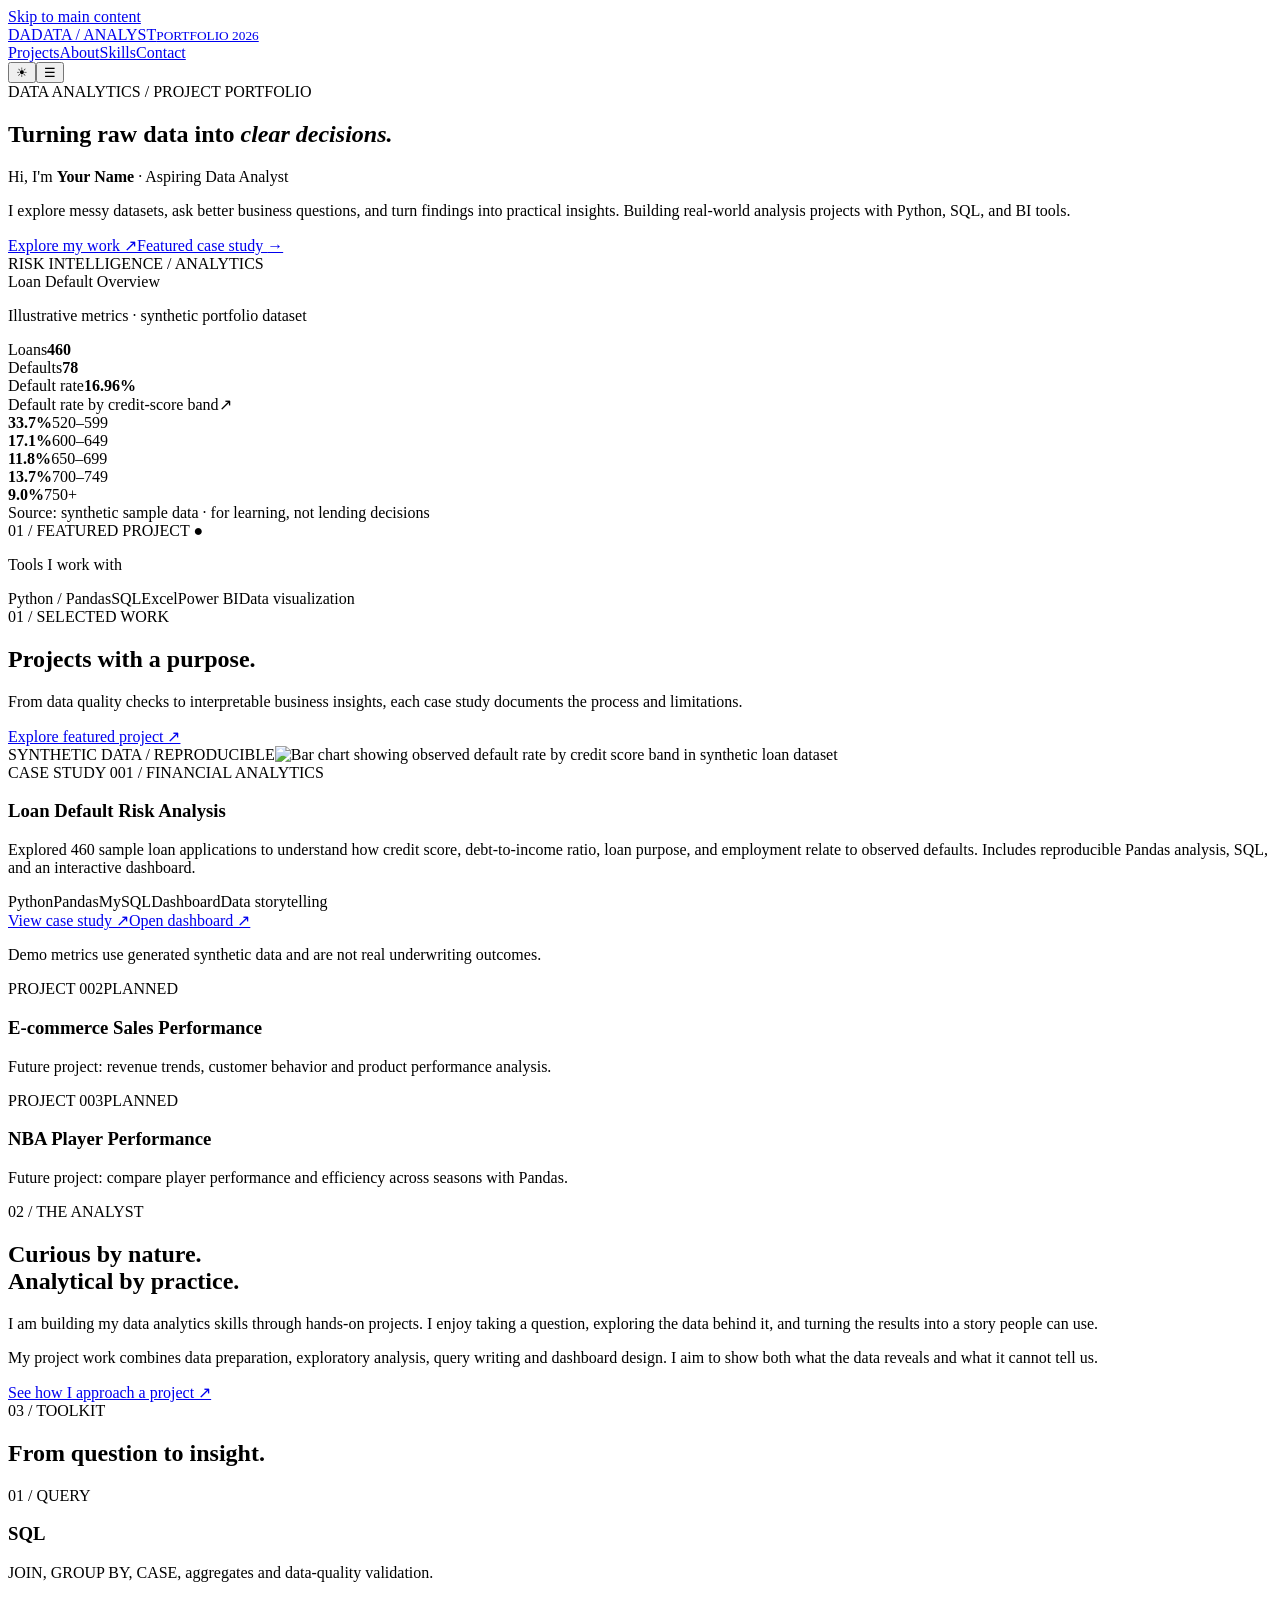
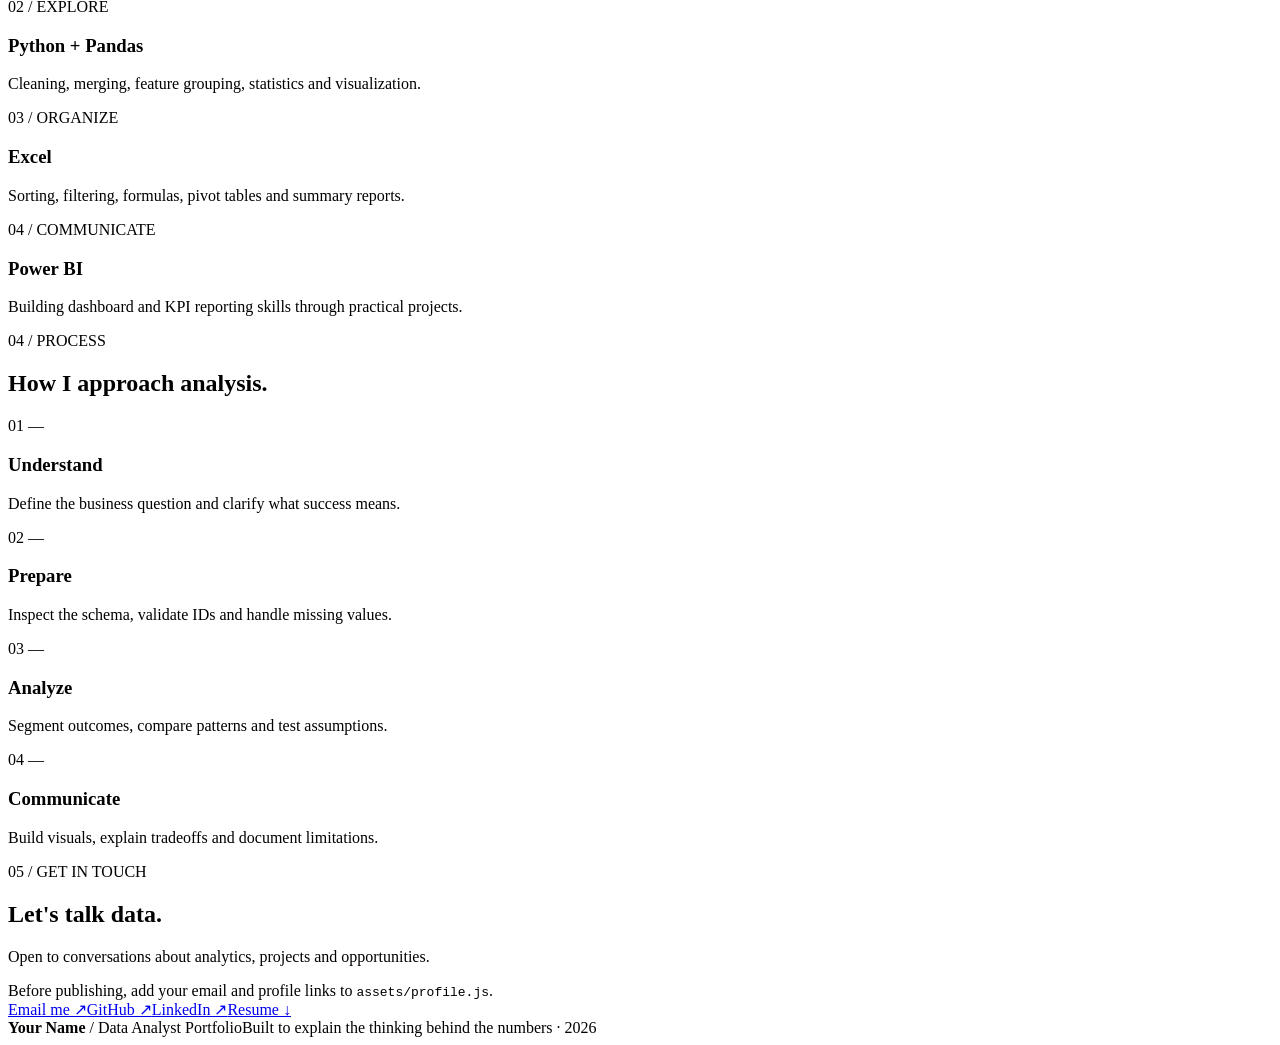
==== index.html @ 7f4df886 "Add files via upload" ====
<!DOCTYPE html>
<html lang="en"><head><meta charset="UTF-8"><meta name="viewport" content="width=device-width, initial-scale=1"><meta name="theme-color" content="#0c1117"><meta name="description" content="An aspiring data analyst's portfolio featuring Python, SQL and interactive data case studies."><title>Data Analyst Portfolio | Projects & Case Studies</title><link rel="icon" href="favicon.svg" type="image/svg+xml"><link rel="stylesheet" href="assets/styles.css"><script defer src="assets/profile.js"></script><script defer src="assets/main.js"></script></head>
<body><a class="skip-link" href="#main">Skip to main content</a>
<header class="site-header"><div class="container nav"><a href="index.html" class="logo" aria-label="Portfolio homepage"><span class="logo-square" data-profile="initials">DA</span><span>DATA / ANALYST<small>PORTFOLIO 2026</small></span></a><nav class="nav-links" data-nav-links aria-label="Main navigation"><a href="#work">Projects</a><a href="#about">About</a><a href="#skills">Skills</a><a href="#contact">Contact</a></nav><div class="nav-actions"><button type="button" data-theme-toggle class="icon-button" aria-label="Switch to light mode">☀</button><button class="icon-button mobile-menu" data-mobile-menu aria-expanded="false" aria-label="Toggle navigation">☰</button></div></div></header>
<main id="main"><div class="container"><section class="hero"><div class="hero-copy"><div class="eyebrow">DATA ANALYTICS / PROJECT PORTFOLIO</div><h1>Turning raw data into <em>clear decisions.</em></h1><div class="hero-person">Hi, I'm <strong data-profile="name">Your Name</strong> <span data-profile="location"></span> · <span data-profile="role">Aspiring Data Analyst</span></div><p>I explore messy datasets, ask better business questions, and turn findings into practical insights. Building real-world analysis projects with Python, SQL, and BI tools.</p><div class="hero-cta"><a href="#work" class="btn">Explore my work <span class="arrow" aria-hidden="true">↗</span></a><a href="projects/loan-default-risk.html" class="btn secondary">Featured case study <span class="arrow" aria-hidden="true">→</span></a></div></div><div class="hero-graphic"><div class="dashboard-ui" role="img" aria-label="Illustrative loan risk data dashboard showing 460 sample loans, 78 defaults and 16.96% default rate"><div class="dash-top"><span>RISK INTELLIGENCE / ANALYTICS</span><span class="dash-icon"><i></i><i></i><i></i></span></div><div class="dash-title">Loan Default Overview</div><p class="dash-sub">Illustrative metrics · synthetic portfolio dataset</p><div class="dash-stats"><div class="dash-stat"><span>Loans</span><strong>460</strong></div><div class="dash-stat"><span>Defaults</span><strong>78</strong></div><div class="dash-stat"><span>Default rate</span><strong class="highlight">16.96%</strong></div></div><div class="dash-plot-head"><span>Default rate by credit-score band</span><span>↗</span></div><div class="fake-chart"><div class="chart-col"><strong>33.7%</strong><b style="height:88%"></b><span>520–599</span></div><div class="chart-col"><strong>17.1%</strong><b style="height:45%"></b><span>600–649</span></div><div class="chart-col"><strong>11.8%</strong><b style="height:31%"></b><span>650–699</span></div><div class="chart-col"><strong>13.7%</strong><b style="height:36%"></b><span>700–749</span></div><div class="chart-col"><strong>9.0%</strong><b style="height:24%"></b><span>750+</span></div></div><div class="dash-footnote">Source: synthetic sample data · for learning, not lending decisions</div></div><div class="float-note">01 / FEATURED PROJECT <b>●</b></div></div></section>
<div class="tech-row"><p>Tools I work with</p><span class="tech-pill">Python / Pandas</span><span class="tech-pill">SQL</span><span class="tech-pill">Excel</span><span class="tech-pill">Power BI</span><span class="tech-pill">Data visualization</span></div>
<section id="work" class="section"><div class="section-header"><div><div class="kicker">01 / SELECTED WORK</div><h2>Projects with a purpose.</h2><p class="section-lede">From data quality checks to interpretable business insights, each case study documents the process and limitations.</p></div><a href="projects/loan-default-risk.html" class="text-link">Explore featured project ↗</a></div><article class="project-feature"><div class="project-image"><span class="data-tag">SYNTHETIC DATA / REPRODUCIBLE</span><img src="assets/images/credit_by_score.png" alt="Bar chart showing observed default rate by credit score band in synthetic loan dataset" loading="lazy"></div><div class="project-info"><div class="project-num">CASE STUDY 001 / FINANCIAL ANALYTICS</div><h3>Loan Default Risk Analysis</h3><p>Explored 460 sample loan applications to understand how credit score, debt-to-income ratio, loan purpose, and employment relate to observed defaults. Includes reproducible Pandas analysis, SQL, and an interactive dashboard.</p><div class="tags"><span>Python</span><span>Pandas</span><span>MySQL</span><span>Dashboard</span><span>Data storytelling</span></div><div class="project-cta"><a href="projects/loan-default-risk.html" class="btn">View case study ↗</a><a href="demos/loan-default-dashboard.html" class="btn secondary" target="_blank" rel="noopener">Open dashboard ↗</a></div><p class="note">Demo metrics use generated synthetic data and are not real underwriting outcomes.</p></div></article><div class="bottom-two"><div class="preview-card"><div class="preview-top"><span>PROJECT 002</span><span class="status">PLANNED</span></div><h3>E-commerce Sales Performance</h3><p>Future project: revenue trends, customer behavior and product performance analysis.</p></div><div class="preview-card"><div class="preview-top"><span>PROJECT 003</span><span class="status">PLANNED</span></div><h3>NBA Player Performance</h3><p>Future project: compare player performance and efficiency across seasons with Pandas.</p></div></div></section>
<section id="about" class="section" style="border-top:1px solid var(--line)"><div class="about-grid"><div><div class="kicker">02 / THE ANALYST</div><h2>Curious by nature.<br>Analytical by practice.</h2></div><div class="about-text"><p>I am building my data analytics skills through hands-on projects. I enjoy taking a question, exploring the data behind it, and turning the results into a story people can use.</p><p>My project work combines data preparation, exploratory analysis, query writing and dashboard design. I aim to show both what the data reveals and what it cannot tell us.</p><a class="text-link" href="projects/loan-default-risk.html">See how I approach a project ↗</a></div></div></section>
<section id="skills" class="section compact" style="border-top:1px solid var(--line)"><div class="section-header"><div><div class="kicker">03 / TOOLKIT</div><h2>From question to insight.</h2></div></div><div class="skills-grid"><div class="skill"><span class="index">01 / QUERY</span><h3>SQL</h3><p>JOIN, GROUP BY, CASE, aggregates and data-quality validation.</p></div><div class="skill"><span class="index">02 / EXPLORE</span><h3>Python + Pandas</h3><p>Cleaning, merging, feature grouping, statistics and visualization.</p></div><div class="skill"><span class="index">03 / ORGANIZE</span><h3>Excel</h3><p>Sorting, filtering, formulas, pivot tables and summary reports.</p></div><div class="skill"><span class="index">04 / COMMUNICATE</span><h3>Power BI</h3><p>Building dashboard and KPI reporting skills through practical projects.</p></div></div></section>
<section class="section compact"><div class="section-header"><div><div class="kicker">04 / PROCESS</div><h2>How I approach analysis.</h2></div></div><div class="process-grid"><div class="process"><span class="number">01 —</span><h3>Understand</h3><p>Define the business question and clarify what success means.</p></div><div class="process"><span class="number">02 —</span><h3>Prepare</h3><p>Inspect the schema, validate IDs and handle missing values.</p></div><div class="process"><span class="number">03 —</span><h3>Analyze</h3><p>Segment outcomes, compare patterns and test assumptions.</p></div><div class="process"><span class="number">04 —</span><h3>Communicate</h3><p>Build visuals, explain tradeoffs and document limitations.</p></div></div></section>
<section id="contact" class="section"><div class="contact-box"><div><div class="kicker">05 / GET IN TOUCH</div><h2>Let's talk data.</h2><p>Open to conversations about analytics, projects and opportunities.</p><div class="profile-hint" data-contact-hint>Before publishing, add your email and profile links to <code>assets/profile.js</code>.</div></div><div class="contact-links"><a class="btn" data-link="email" href="#">Email me ↗</a><a class="btn secondary" data-link="github" href="#" target="_blank" rel="noopener">GitHub ↗</a><a class="btn secondary" data-link="linkedin" href="#" target="_blank" rel="noopener">LinkedIn ↗</a><a class="btn secondary" data-link="resume" href="#">Resume ↓</a></div></div></section></div></main>
<footer><div class="container footer-row"><span><b data-profile="name">Your Name</b> / Data Analyst Portfolio</span><span>Built to explain the thinking behind the numbers · <span data-year>2026</span></span></div></footer></body></html>
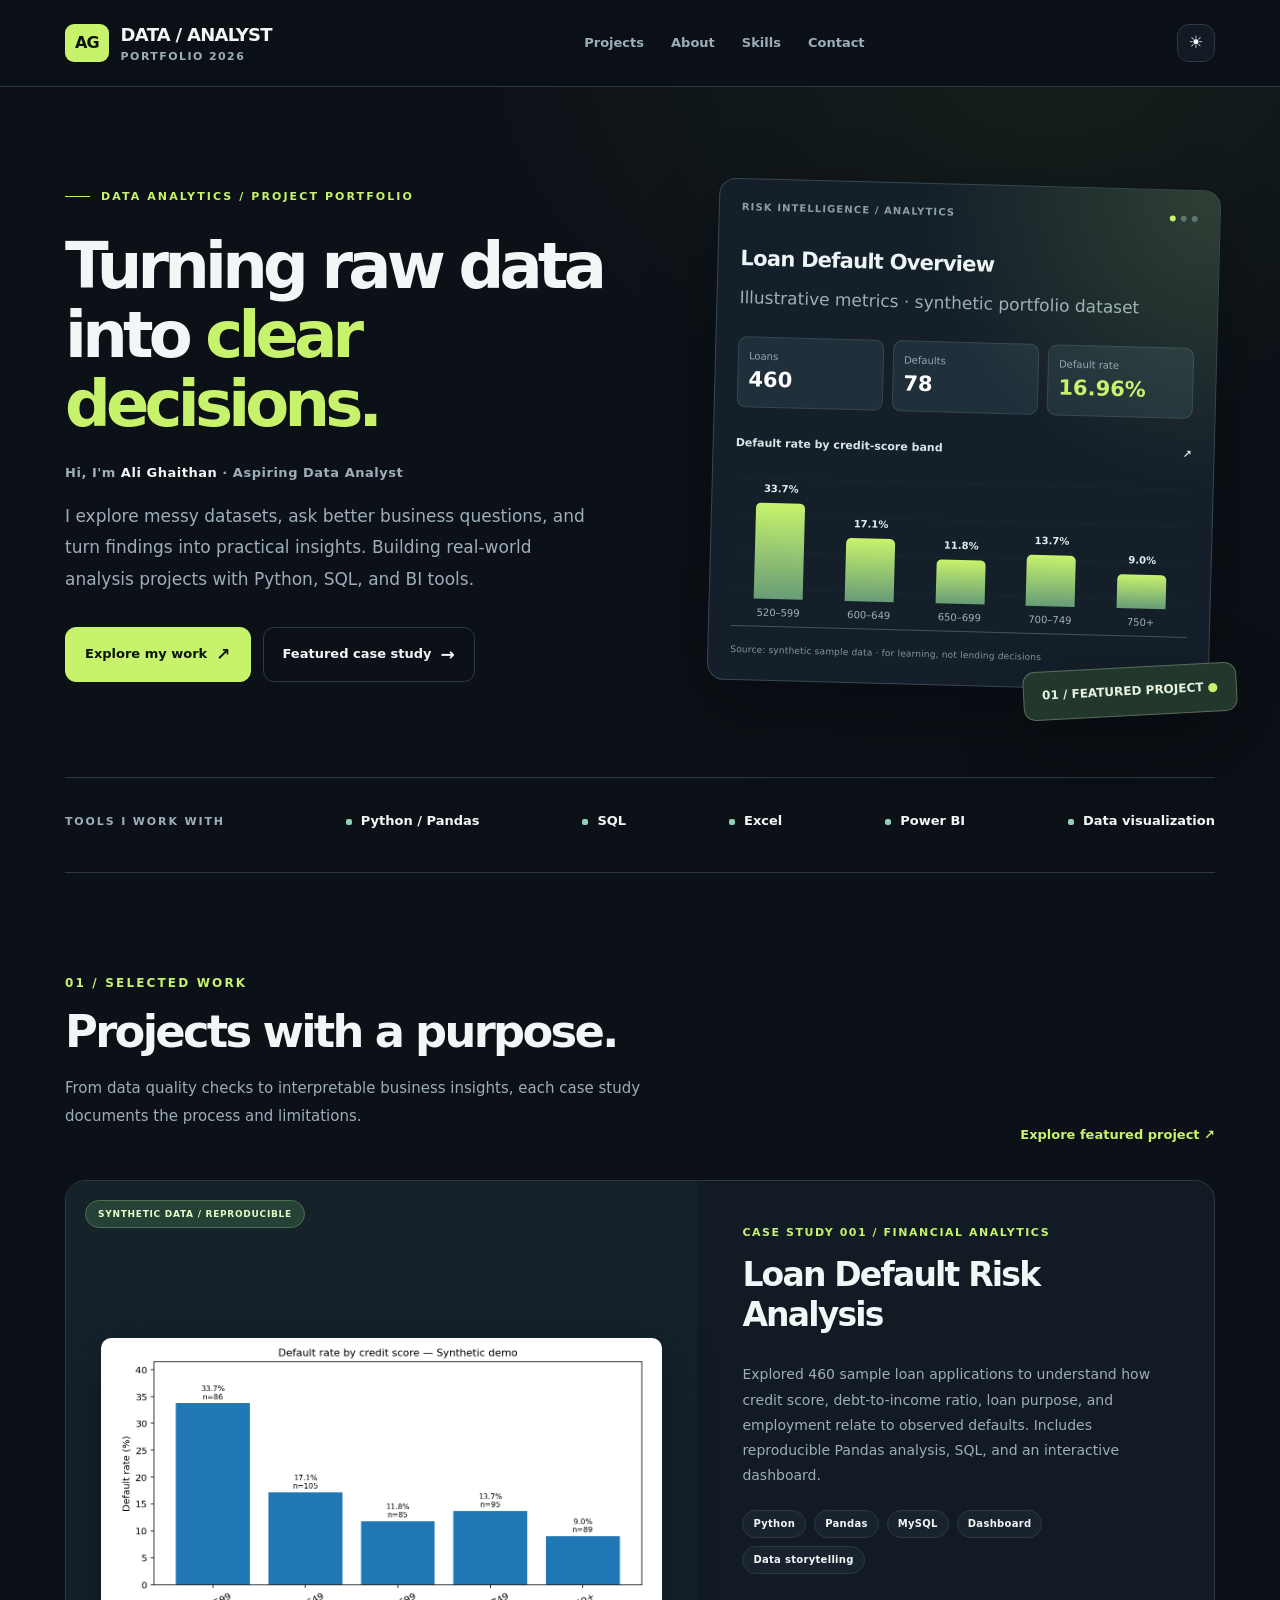
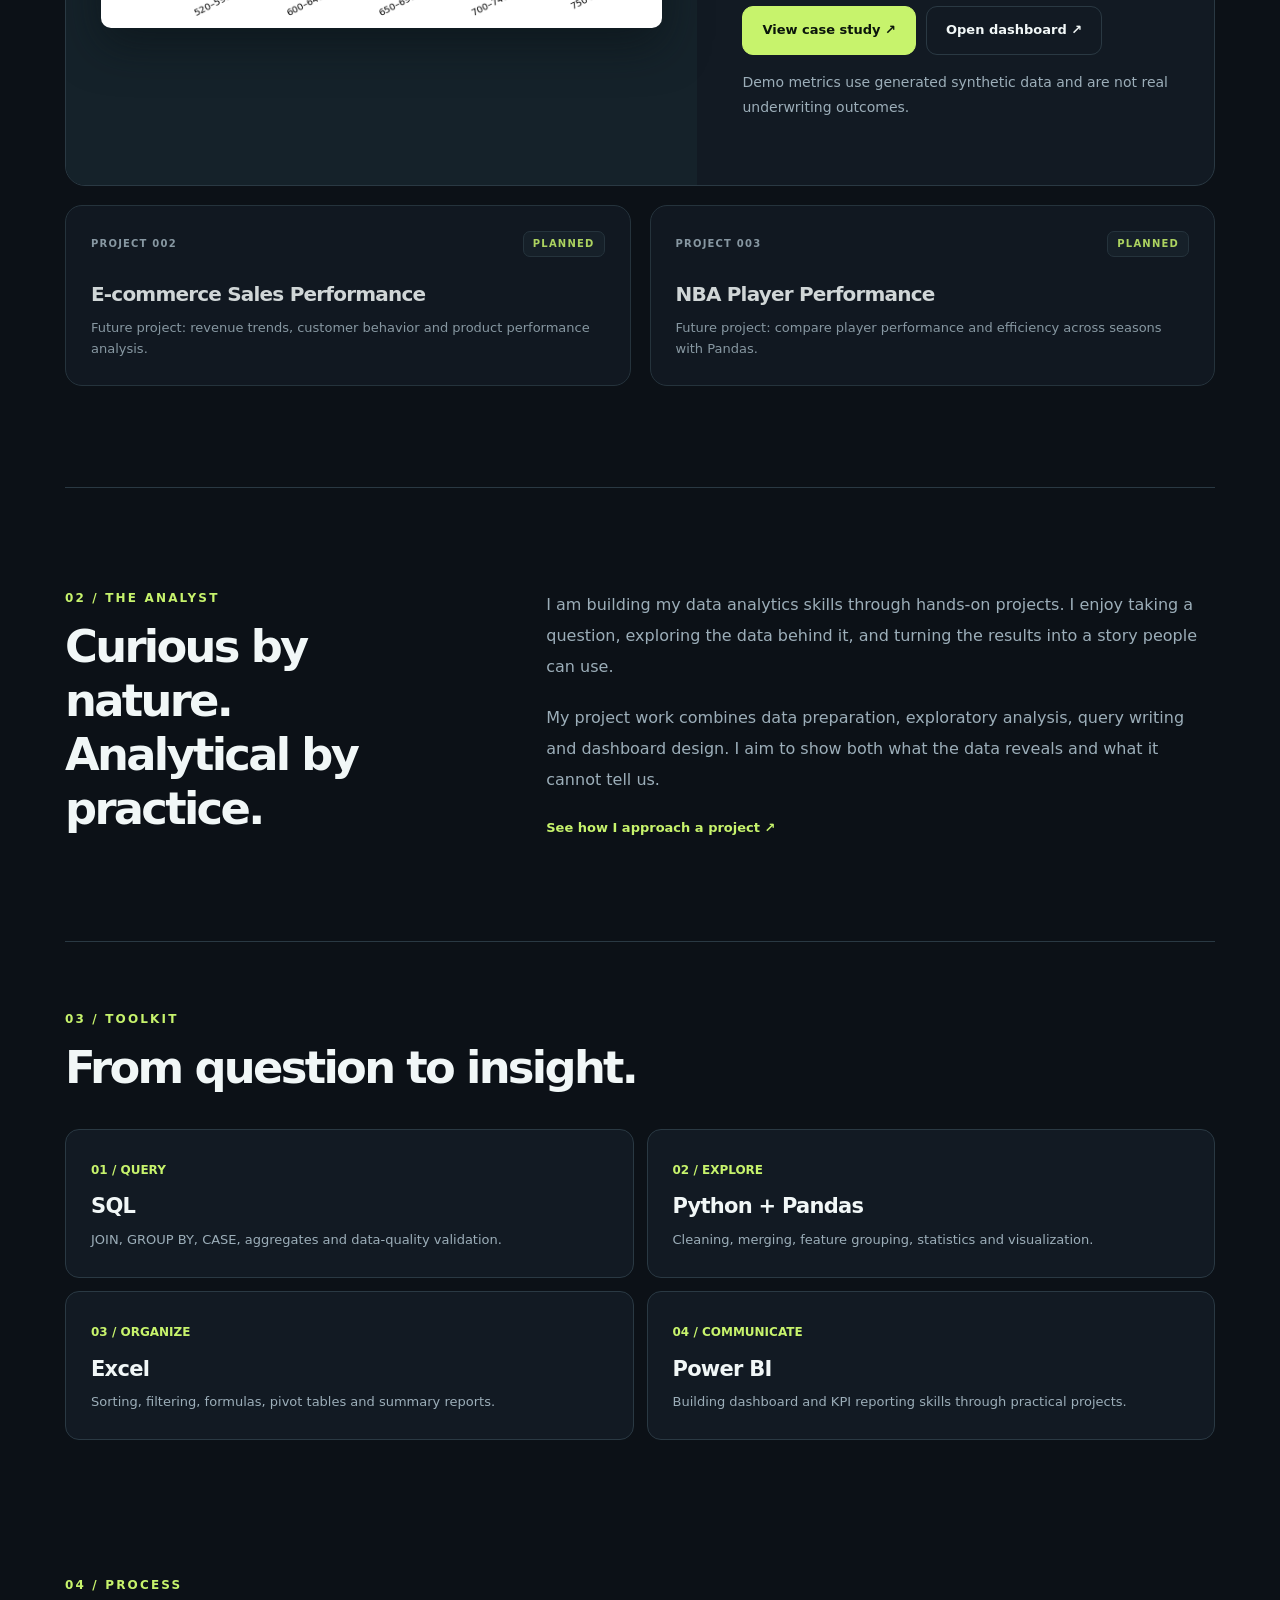
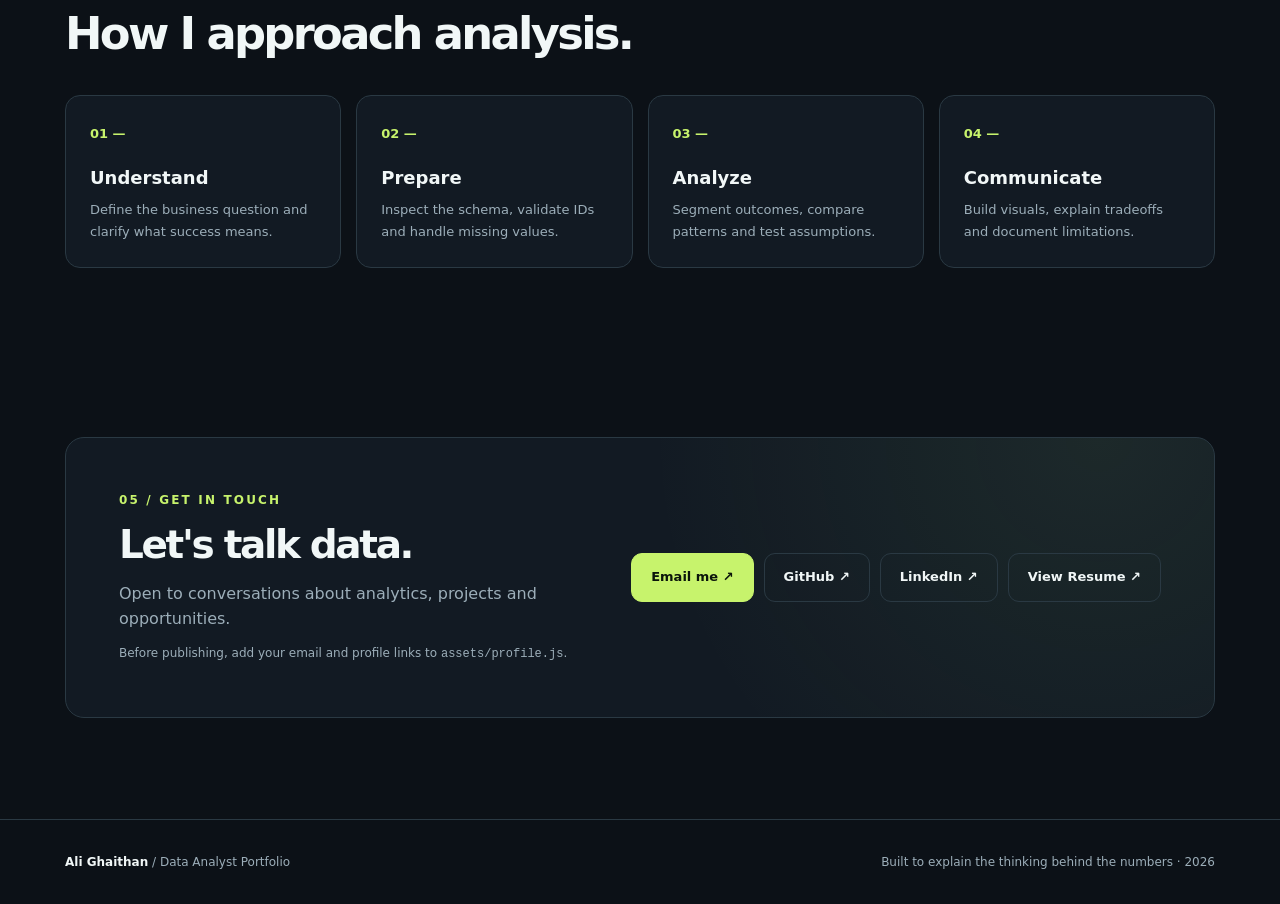
==== commit eb7cf61f: "Make resume link open uploaded PDF directly without JavaScript" ====
--- a/index.html
+++ b/index.html
@@ -8,5 +8,5 @@
 <section id="about" class="section" style="border-top:1px solid var(--line)"><div class="about-grid"><div><div class="kicker">02 / THE ANALYST</div><h2>Curious by nature.<br>Analytical by practice.</h2></div><div class="about-text"><p>I am building my data analytics skills through hands-on projects. I enjoy taking a question, exploring the data behind it, and turning the results into a story people can use.</p><p>My project work combines data preparation, exploratory analysis, query writing and dashboard design. I aim to show both what the data reveals and what it cannot tell us.</p><a class="text-link" href="projects/loan-default-risk.html">See how I approach a project ↗</a></div></div></section>
 <section id="skills" class="section compact" style="border-top:1px solid var(--line)"><div class="section-header"><div><div class="kicker">03 / TOOLKIT</div><h2>From question to insight.</h2></div></div><div class="skills-grid"><div class="skill"><span class="index">01 / QUERY</span><h3>SQL</h3><p>JOIN, GROUP BY, CASE, aggregates and data-quality validation.</p></div><div class="skill"><span class="index">02 / EXPLORE</span><h3>Python + Pandas</h3><p>Cleaning, merging, feature grouping, statistics and visualization.</p></div><div class="skill"><span class="index">03 / ORGANIZE</span><h3>Excel</h3><p>Sorting, filtering, formulas, pivot tables and summary reports.</p></div><div class="skill"><span class="index">04 / COMMUNICATE</span><h3>Power BI</h3><p>Building dashboard and KPI reporting skills through practical projects.</p></div></div></section>
 <section class="section compact"><div class="section-header"><div><div class="kicker">04 / PROCESS</div><h2>How I approach analysis.</h2></div></div><div class="process-grid"><div class="process"><span class="number">01 —</span><h3>Understand</h3><p>Define the business question and clarify what success means.</p></div><div class="process"><span class="number">02 —</span><h3>Prepare</h3><p>Inspect the schema, validate IDs and handle missing values.</p></div><div class="process"><span class="number">03 —</span><h3>Analyze</h3><p>Segment outcomes, compare patterns and test assumptions.</p></div><div class="process"><span class="number">04 —</span><h3>Communicate</h3><p>Build visuals, explain tradeoffs and document limitations.</p></div></div></section>
-<section id="contact" class="section"><div class="contact-box"><div><div class="kicker">05 / GET IN TOUCH</div><h2>Let's talk data.</h2><p>Open to conversations about analytics, projects and opportunities.</p><div class="profile-hint" data-contact-hint>Before publishing, add your email and profile links to <code>assets/profile.js</code>.</div></div><div class="contact-links"><a class="btn" data-link="email" href="#">Email me ↗</a><a class="btn secondary" data-link="github" href="#" target="_blank" rel="noopener">GitHub ↗</a><a class="btn secondary" data-link="linkedin" href="#" target="_blank" rel="noopener">LinkedIn ↗</a><a class="btn secondary" data-link="resume" href="#">Resume ↓</a></div></div></section></div></main>
+<section id="contact" class="section"><div class="contact-box"><div><div class="kicker">05 / GET IN TOUCH</div><h2>Let's talk data.</h2><p>Open to conversations about analytics, projects and opportunities.</p><div class="profile-hint" data-contact-hint>Before publishing, add your email and profile links to <code>assets/profile.js</code>.</div></div><div class="contact-links"><a class="btn" data-link="email" href="#">Email me ↗</a><a class="btn secondary" data-link="github" href="#" target="_blank" rel="noopener">GitHub ↗</a><a class="btn secondary" data-link="linkedin" href="#" target="_blank" rel="noopener">LinkedIn ↗</a><a class="btn secondary" href="assets/Ali_Ghaithan_Data_Analyst_CV.pdf" target="_blank" rel="noopener">View Resume ↗</a></div></div></section></div></main>
 <footer><div class="container footer-row"><span><b data-profile="name">Your Name</b> / Data Analyst Portfolio</span><span>Built to explain the thinking behind the numbers · <span data-year>2026</span></span></div></footer></body></html>
--- a/assets/styles.css
+++ b/assets/styles.css
@@ -0,0 +1,16 @@
+:root{--bg:#0c1117;--surface:#121a23;--surface-2:#18232d;--line:#2a3943;--text:#f1f7f7;--muted:#9caeb9;--accent:#c7f36c;--accent-2:#90cfb7;--dark:#101912;--shadow:0 24px 70px #01050848;color-scheme:dark;font-family:Inter,ui-sans-serif,system-ui,-apple-system,BlinkMacSystemFont,'Segoe UI',sans-serif}
+:root[data-theme="light"]{--bg:#f8faf7;--surface:#fff;--surface-2:#eaf1ed;--line:#d6e0db;--text:#13212b;--muted:#526573;--accent:#5a8720;--accent-2:#317b71;--dark:#fff;--shadow:0 20px 60px #455e5b20;color-scheme:light}
+*{box-sizing:border-box}html{scroll-behavior:smooth}body{margin:0;background:var(--bg);color:var(--text);font-size:16px;line-height:1.6}body:before{content:'';position:absolute;z-index:-1;top:0;left:0;right:0;height:720px;background:radial-gradient(ellipse 60% 70% at 82% 8%,#567c3f20,transparent 74%);pointer-events:none}a{color:inherit;text-decoration:none}button{font:inherit}img{display:block;max-width:100%}::selection{background:var(--accent);color:var(--bg)}.container{width:min(1150px,calc(100% - 64px));margin:auto}.sr-only{position:absolute;width:1px;height:1px;padding:0;margin:-1px;overflow:hidden;clip:rect(0,0,0,0);white-space:nowrap;border:0}.skip-link{position:absolute;left:18px;top:-100px;background:var(--accent);color:#111;padding:8px 12px;z-index:99}.skip-link:focus{top:10px}
+header.site-header{height:87px;border-bottom:1px solid var(--line);position:sticky;top:0;z-index:40;background:color-mix(in srgb,var(--bg) 91%,transparent);backdrop-filter:blur(16px)}.nav{height:100%;display:flex;justify-content:space-between;align-items:center;gap:20px}.logo{display:flex;align-items:center;gap:12px;font-weight:800;letter-spacing:-.04em;font-size:18px}.logo-square{background:var(--accent);color:#0b150b;padding:6px 10px;border-radius:9px;font-size:16px;letter-spacing:-.06em}.logo small{font-size:11px;color:var(--muted);font-weight:600;letter-spacing:.13em;display:block;margin-top:-2px}.nav-links{display:flex;align-items:center;gap:27px}.nav-links a{font-size:13px;font-weight:700;color:var(--muted)}.nav-links a:hover,.nav-links a.active{color:var(--text)}.nav-actions{display:flex;align-items:center;gap:10px}.icon-button{height:38px;min-width:38px;border:1px solid var(--line);background:var(--surface);color:var(--text);border-radius:12px;cursor:pointer;font-size:17px}.icon-button:hover{border-color:var(--accent)}.mobile-menu{display:none}
+.hero{padding:97px 0 91px;display:grid;grid-template-columns:1.07fr .93fr;gap:70px;align-items:center}.eyebrow{display:flex;align-items:center;gap:11px;font-size:11px;color:var(--accent);font-weight:800;letter-spacing:.19em;text-transform:uppercase}.eyebrow:before{content:'';height:1px;background:var(--accent);width:25px}.hero h1{font-size:clamp(44px,5vw,75px);line-height:1.08;letter-spacing:-.075em;margin:26px 0 24px;font-weight:800}.hero h1 em{color:var(--accent);font-style:normal}.hero p{max-width:540px;color:var(--muted);font-size:17px;line-height:1.85}.hero-person{font-size:13px;letter-spacing:.04em;color:var(--muted);font-weight:700}.hero-person strong{color:var(--text)}.hero-cta{display:flex;gap:12px;flex-wrap:wrap;margin-top:32px}.btn{display:inline-flex;justify-content:center;align-items:center;gap:9px;background:var(--accent);color:#0b150b;border:1px solid var(--accent);border-radius:11px;padding:13px 19px;font-size:13px;font-weight:800;min-height:46px;transition:transform .2s ease,background .2s ease}.btn:hover{transform:translateY(-2px)}.btn.secondary{background:transparent;color:var(--text);border-color:var(--line)}.btn.secondary:hover{border-color:var(--accent)}.btn.small{padding:10px 14px;min-height:38px}.arrow{font-size:17px}.hero-graphic{position:relative}.dashboard-ui{border:1px solid #364853;background:#141f29;border-radius:17px;box-shadow:var(--shadow);padding:20px 22px 23px;transform:rotate(1.5deg);position:relative;overflow:hidden}.dashboard-ui:before{position:absolute;inset:0;content:'';background:radial-gradient(circle at 100% 0%,#cefc7526,transparent 42%);pointer-events:none}.dash-top{display:flex;align-items:center;justify-content:space-between;font-size:10px;font-weight:700;letter-spacing:.11em;color:#8a9eaa}.dash-icon{display:flex;gap:5px}.dash-icon i{display:block;width:6px;height:6px;border-radius:50%;background:#496271}.dash-icon i:first-child{background:#c7f36c}.dash-title{font-size:21px;letter-spacing:-.035em;line-height:1.15;color:#ecf5f5;margin:31px 0 12px;font-weight:800}.dash-sub{font-size:11px;color:#94a9b5;margin:0 0 22px}.dash-stats{display:grid;grid-template-columns:repeat(3,1fr);gap:9px;margin-bottom:27px}.dash-stat{background:#20303b;border:1px solid #354652;border-radius:9px;padding:11px 10px}.dash-stat span{display:block;color:#91a7b4;font-size:10px}.dash-stat strong{display:block;font-size:21px;color:#fff;line-height:1.5}.dash-stat strong.highlight{color:#c7f36c}.dash-plot-head{display:flex;justify-content:space-between;align-items:center;color:#d9e4e7;font-size:11px;font-weight:700;margin-bottom:12px}.fake-chart{display:grid;grid-template-columns:repeat(5,1fr);align-items:end;gap:13px;height:162px;padding:16px 8px 5px;border-bottom:1px solid #41555e;background:repeating-linear-gradient(to top,transparent,transparent 35px,#283a4522 36px,#283a4522 37px)}.chart-col{height:100%;display:flex;flex-direction:column;align-items:center;justify-content:end;gap:6px;color:#9fb1bd;font-size:10px}.chart-col strong{font-size:10px;color:#e2eeee}.chart-col b{width:70%;min-width:25px;max-width:49px;border-radius:5px 5px 0 0;background:linear-gradient(0deg,#679c77,#c7f36c);display:block}.dash-footnote{margin:16px 0 0;color:#8297a4;font-size:9px;letter-spacing:.02em}.float-note{position:absolute;right:-22px;bottom:-30px;padding:14px 18px;border:1px solid #586d5b;background:#23382d;color:#e5f2df;border-radius:12px;font-size:12px;font-weight:700;box-shadow:var(--shadow);transform:rotate(-3deg)}.float-note b{color:#c7f36c}
+.tech-row{padding:24px 0 30px;border-block:1px solid var(--line);display:flex;align-items:center;justify-content:space-between;gap:12px;flex-wrap:wrap}.tech-row p{font-size:11px;text-transform:uppercase;letter-spacing:.17em;font-weight:800;color:var(--muted);margin-right:18px}.tech-pill{font-size:13px;color:var(--text);font-weight:750;display:flex;align-items:center;gap:9px}.tech-pill:before{content:'';width:6px;height:6px;background:var(--accent-2);border-radius:2px}
+section.section{padding:101px 0}section.section.compact{padding:68px 0}.section-header{display:flex;align-items:end;justify-content:space-between;gap:20px;margin-bottom:34px}.kicker{font-size:12px;color:var(--accent);font-weight:800;letter-spacing:.18em;text-transform:uppercase;margin:0 0 12px}.section h2{font-size:clamp(31px,3.5vw,46px);line-height:1.2;letter-spacing:-.06em;margin:0}.section-lede{color:var(--muted);max-width:590px;font-size:15px;line-height:1.9}.text-link{color:var(--accent);font-size:13px;font-weight:800}.text-link:hover{text-decoration:underline}
+.project-feature{display:grid;grid-template-columns:1.1fr .9fr;gap:0;overflow:hidden;background:var(--surface);border:1px solid var(--line);border-radius:20px}.project-image{background:#15222a;display:flex;justify-content:center;align-items:center;padding:35px;position:relative;min-height:370px}.project-image img{border-radius:10px;box-shadow:0 16px 45px #09111690;width:100%;height:290px;object-fit:contain;background:#fff}.data-tag{position:absolute;top:19px;left:19px;border-radius:50px;background:#264236;color:#e1ffc6;border:1px solid #487051;padding:6px 12px;font-weight:800;letter-spacing:.08em;font-size:9px}.project-info{padding:43px 45px;display:flex;flex-direction:column;justify-content:center}.project-num{color:var(--accent);letter-spacing:.14em;font-weight:800;font-size:11px}.project-info h3{font-size:33px;letter-spacing:-.055em;line-height:1.2;margin:14px 0}.project-info p{color:var(--muted);line-height:1.8;font-size:14px;margin-bottom:22px}.tags{display:flex;flex-wrap:wrap;gap:8px}.tags span{font-size:10px;letter-spacing:.03em;color:var(--text);border:1px solid var(--line);background:var(--surface-2);border-radius:50px;padding:5px 10px;font-weight:700}.project-cta{display:flex;gap:10px;flex-wrap:wrap;margin-top:32px}.note{font-size:12px;color:var(--muted);margin-top:15px}.bottom-two{margin-top:19px;display:grid;grid-template-columns:1fr 1fr;gap:19px}.preview-card{border:1px solid var(--line);border-radius:17px;background:var(--surface);padding:25px;opacity:.86}.preview-card .preview-top{display:flex;justify-content:space-between;align-items:center;font-size:10px;letter-spacing:.12em;color:var(--muted);font-weight:800}.preview-card h3{margin:21px 0 8px;font-size:20px;letter-spacing:-.04em}.preview-card p{color:var(--muted);font-size:13px;margin:0}.status{color:var(--accent);background:var(--surface-2);border:1px solid var(--line);padding:4px 9px;border-radius:7px}
+.about-grid{display:grid;grid-template-columns:.75fr 1.25fr;gap:80px}.about-text p{color:var(--muted);font-size:16px;line-height:1.95;margin:0 0 19px}.skills-grid{display:grid;grid-template-columns:repeat(2,minmax(0,1fr));gap:13px}.skill{padding:26px 25px;border:1px solid var(--line);background:var(--surface);border-radius:14px}.skill .index{color:var(--accent);font-size:12px;font-weight:800}.skill h3{font-size:21px;margin:9px 0 5px;letter-spacing:-.035em}.skill p{color:var(--muted);font-size:13px;line-height:1.7;margin:0}
+.process-grid{display:grid;grid-template-columns:repeat(4,1fr);gap:15px}.process{background:var(--surface);border:1px solid var(--line);border-radius:15px;padding:24px}.process .number{font-size:13px;color:var(--accent);font-weight:800}.process h3{font-size:18px;margin:18px 0 6px}.process p{font-size:13px;color:var(--muted);line-height:1.7;margin:0}
+.contact-box{border-radius:19px;border:1px solid var(--line);padding:53px;background:radial-gradient(circle at 90% 0%,#96da7e14,transparent 42%),var(--surface);display:grid;grid-template-columns:1fr auto;gap:30px;align-items:center}.contact-box h2{font-size:39px;margin:0 0 12px;letter-spacing:-.06em}.contact-box p{color:var(--muted);margin:0}.contact-links{display:flex;gap:10px;flex-wrap:wrap}.profile-hint{color:var(--muted);font-size:12px;margin-top:12px}footer{border-top:1px solid var(--line);padding:33px 0;color:var(--muted);font-size:12px}.footer-row{display:flex;justify-content:space-between;align-items:center;gap:15px}.footer-row b{color:var(--text)}
+/* Case study */
+.case-hero{padding:86px 0 58px;max-width:860px}.back-link{color:var(--muted);font-size:13px;font-weight:700}.back-link:hover{color:var(--accent)}.case-hero h1{font-size:clamp(44px,6vw,74px);line-height:1.05;letter-spacing:-.075em;margin:21px 0 23px}.case-hero p{font-size:17px;color:var(--muted);line-height:1.85}.case-stats{display:grid;grid-template-columns:repeat(4,1fr);gap:12px;margin:24px 0 19px}.case-stat{background:var(--surface);border:1px solid var(--line);border-radius:14px;padding:25px 20px}.case-stat strong{font-size:34px;font-weight:800;letter-spacing:-.065em;display:block;line-height:1.2;color:var(--accent)}.case-stat span{display:block;color:var(--muted);font-size:12px;margin-top:10px}.disclosure{padding:16px 19px;background:var(--surface-2);border:1px solid var(--line);border-left:3px solid var(--accent);border-radius:10px;font-size:13px;color:var(--muted);line-height:1.75}.disclosure strong{color:var(--text)}.case-section{padding:66px 0;border-bottom:1px solid var(--line)}.case-section h2{font-size:36px;letter-spacing:-.055em;line-height:1.2;margin:0 0 16px}.case-section p{color:var(--muted);line-height:1.9}.case-two{display:grid;grid-template-columns:.72fr 1.28fr;gap:55px}.question-list{margin:0;padding:0;list-style:none;display:grid;gap:13px}.question-list li{background:var(--surface);border:1px solid var(--line);padding:17px 20px;border-radius:12px;font-size:14px;line-height:1.55}.question-list b{color:var(--accent);margin-right:12px;font-size:12px}.image-grid{display:grid;grid-template-columns:repeat(2,1fr);gap:17px;margin-top:24px}.chart-card{padding:18px;background:var(--surface);border:1px solid var(--line);border-radius:15px}.chart-card img{width:100%;aspect-ratio:1.6;object-fit:contain;background:#fff;border-radius:8px}.chart-card h3{margin:14px 0 4px;font-size:17px}.chart-card p{font-size:13px;margin:0}.findings-grid{display:grid;grid-template-columns:repeat(3,1fr);gap:15px;margin-top:26px}.finding{background:var(--surface);border:1px solid var(--line);border-radius:14px;padding:24px}.finding b{font-size:31px;color:var(--accent);letter-spacing:-.06em;display:block}.finding h3{font-size:16px;line-height:1.4;margin:9px 0 7px}.finding p{font-size:13px;margin:0}.code-wrap{overflow:hidden;background:#0a151b;border:1px solid #29424c;border-radius:13px}.code-header{padding:11px 17px;border-bottom:1px solid #29424c;color:#c8dde5;display:flex;align-items:center;justify-content:space-between;font-size:12px}.copy-btn{background:#253a44;color:#daf6e3;border:1px solid #47616a;border-radius:7px;padding:5px 9px;cursor:pointer}.code-wrap pre{margin:0;padding:23px;overflow:auto;color:#e4f5ed;font-size:13px;line-height:1.8}.case-actions{display:flex;gap:10px;flex-wrap:wrap;margin-top:21px}.source-links{display:flex;flex-wrap:wrap;gap:15px}.case-footer{padding:75px 0 100px}.small-overline{font-size:12px;letter-spacing:.14em;color:var(--accent);font-weight:800;text-transform:uppercase}
+@media(max-width:900px){.hero{grid-template-columns:1fr;gap:45px;padding-top:65px}.hero h1{max-width:670px}.hero-graphic{max-width:600px}.float-note{right:-8px}.project-feature{grid-template-columns:1fr}.project-image{min-height:300px}.about-grid,.case-two{grid-template-columns:1fr;gap:25px}.process-grid{grid-template-columns:repeat(2,1fr)}.contact-box{grid-template-columns:1fr}.case-hero{padding-top:60px}.case-stats{grid-template-columns:repeat(2,1fr)}}
+@media(max-width:620px){.container{width:min(100% - 32px,1150px)}header.site-header{height:72px}.nav-links{display:none;position:absolute;left:16px;right:16px;top:76px;flex-direction:column;align-items:stretch;background:var(--surface);border:1px solid var(--line);border-radius:15px;padding:16px 22px;box-shadow:var(--shadow)}.nav-links.is-open{display:flex}.mobile-menu{display:block}.hero{padding:48px 0 60px}.hero h1{font-size:48px}.hero p{font-size:15px}.dashboard-ui{transform:none;padding:15px}.dash-stats{gap:5px}.dash-stat{padding:8px 5px}.dash-stat strong{font-size:18px}.float-note{position:static;display:inline-block;margin-top:10px;transform:none}.tech-row{gap:15px 19px}.tech-row p{width:100%;margin:0}.section-header{display:block}.section-header .text-link{display:inline-block;margin-top:18px}section.section{padding:68px 0}.project-info{padding:27px}.project-image{padding:19px;min-height:255px}.project-image img{height:220px}.project-info h3{font-size:27px}.bottom-two,.skills-grid,.process-grid,.image-grid,.findings-grid,.case-stats{grid-template-columns:1fr}.case-stats{gap:8px}.case-stat{padding:16px 19px}.case-stat strong{font-size:30px}.contact-box{padding:28px}.contact-box h2{font-size:31px}.case-hero h1{font-size:45px}.case-hero p{font-size:15px}.case-section h2{font-size:30px}.footer-row{flex-direction:column;align-items:start}.chart-card img{aspect-ratio:1.4}}
+@media(prefers-reduced-motion:reduce){html{scroll-behavior:auto}*,*::before,*::after{transition:none!important}}
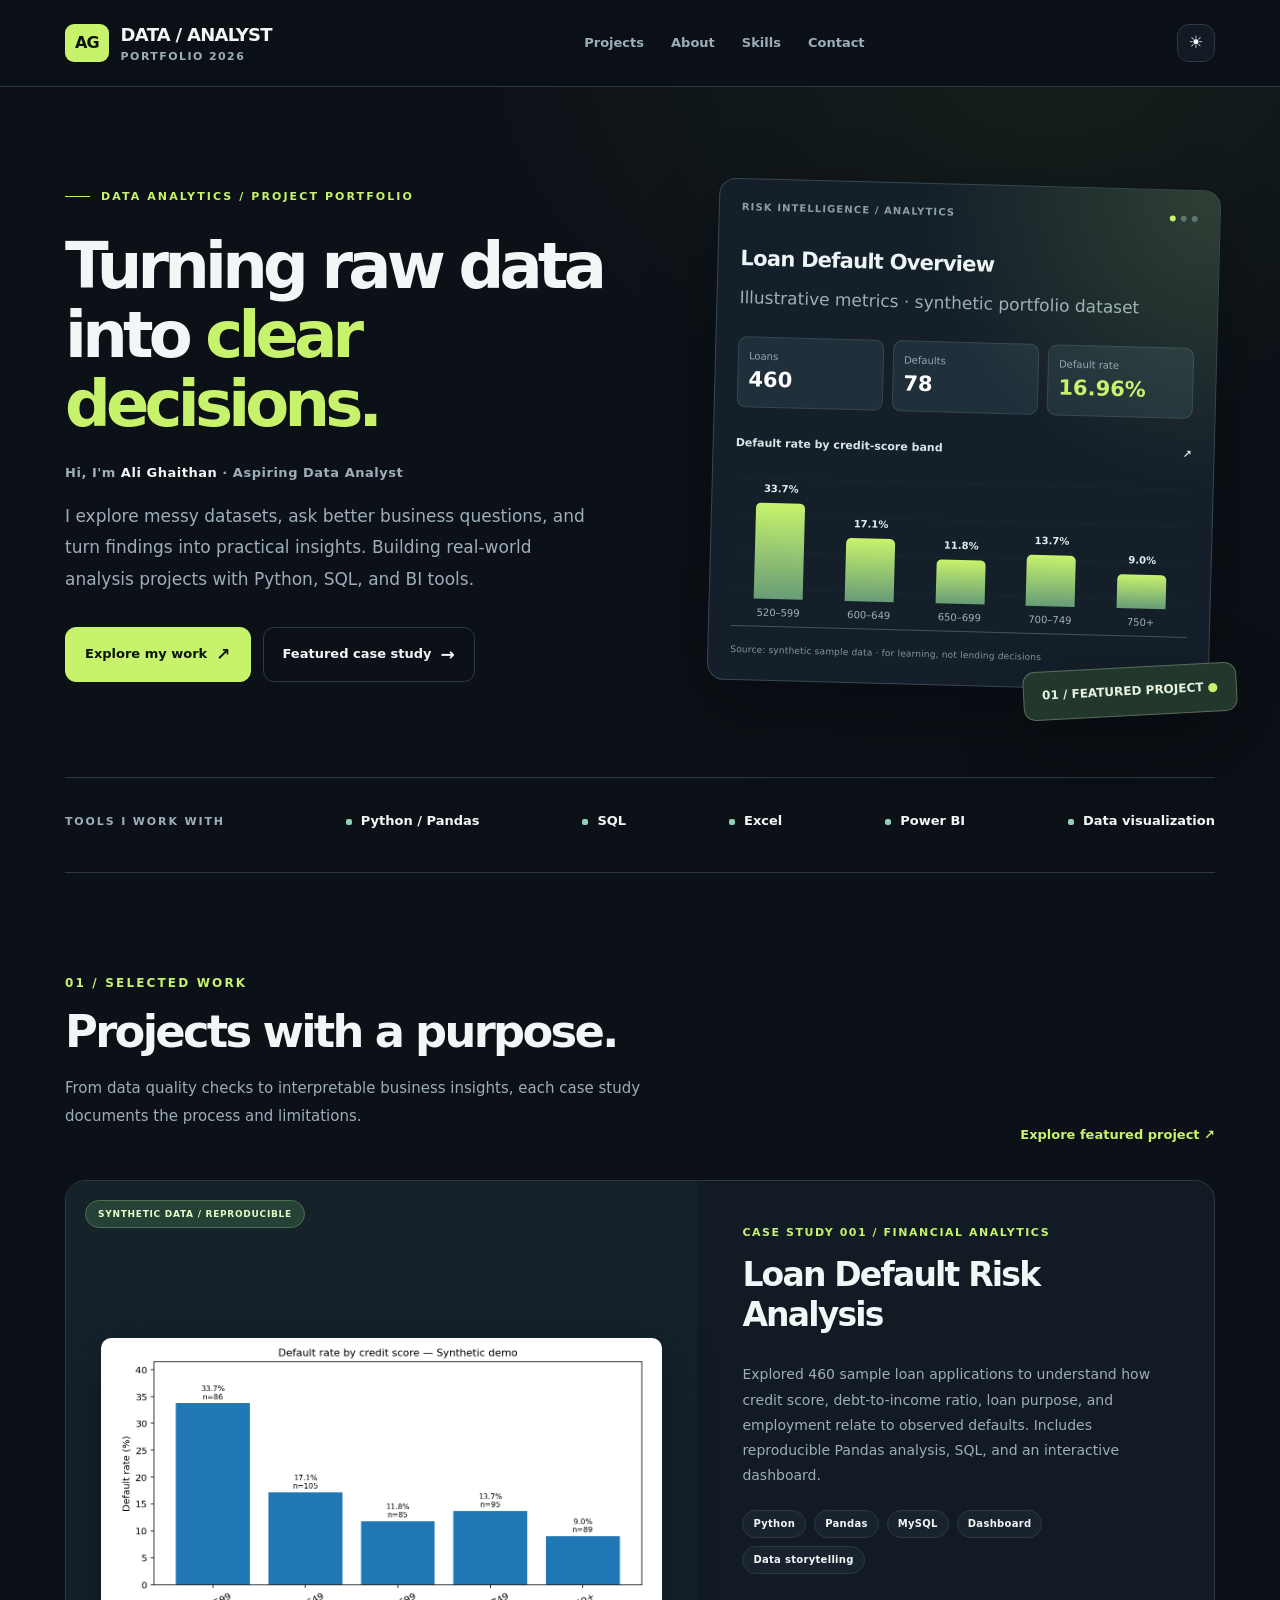
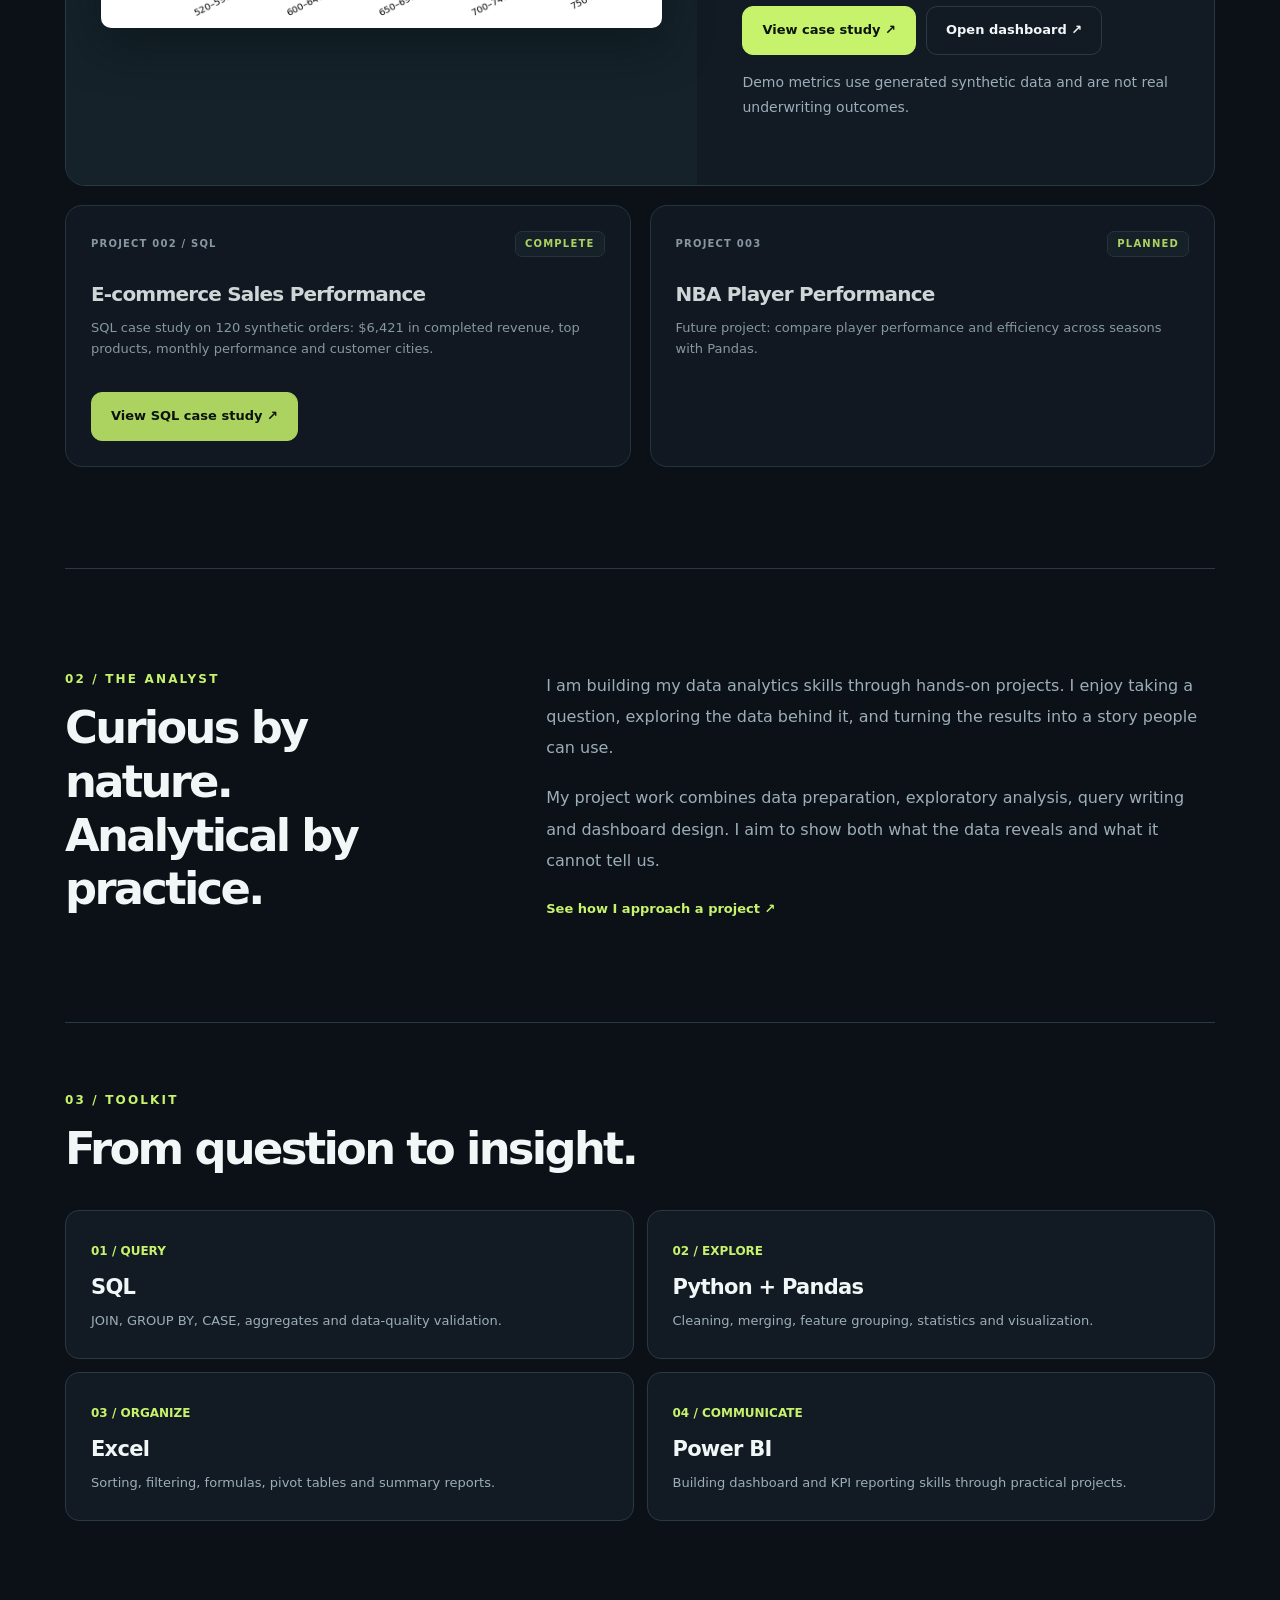
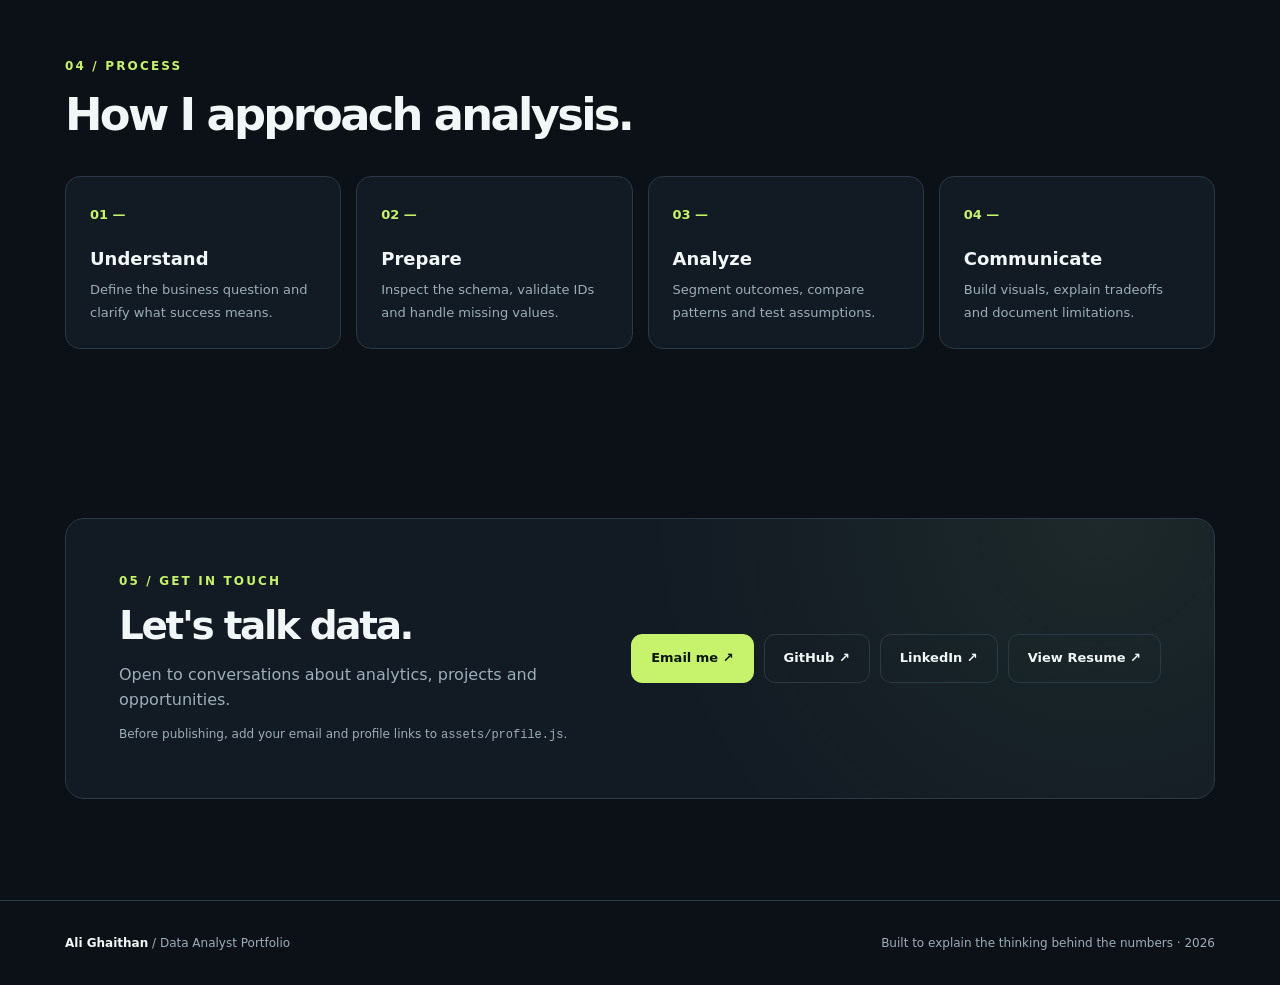
==== commit 7f827fcc: "Feature completed E-commerce SQL project on portfolio homepage" ====
--- a/index.html
+++ b/index.html
@@ -4,7 +4,7 @@
 <header class="site-header"><div class="container nav"><a href="index.html" class="logo" aria-label="Portfolio homepage"><span class="logo-square" data-profile="initials">DA</span><span>DATA / ANALYST<small>PORTFOLIO 2026</small></span></a><nav class="nav-links" data-nav-links aria-label="Main navigation"><a href="#work">Projects</a><a href="#about">About</a><a href="#skills">Skills</a><a href="#contact">Contact</a></nav><div class="nav-actions"><button type="button" data-theme-toggle class="icon-button" aria-label="Switch to light mode">☀</button><button class="icon-button mobile-menu" data-mobile-menu aria-expanded="false" aria-label="Toggle navigation">☰</button></div></div></header>
 <main id="main"><div class="container"><section class="hero"><div class="hero-copy"><div class="eyebrow">DATA ANALYTICS / PROJECT PORTFOLIO</div><h1>Turning raw data into <em>clear decisions.</em></h1><div class="hero-person">Hi, I'm <strong data-profile="name">Your Name</strong> <span data-profile="location"></span> · <span data-profile="role">Aspiring Data Analyst</span></div><p>I explore messy datasets, ask better business questions, and turn findings into practical insights. Building real-world analysis projects with Python, SQL, and BI tools.</p><div class="hero-cta"><a href="#work" class="btn">Explore my work <span class="arrow" aria-hidden="true">↗</span></a><a href="projects/loan-default-risk.html" class="btn secondary">Featured case study <span class="arrow" aria-hidden="true">→</span></a></div></div><div class="hero-graphic"><div class="dashboard-ui" role="img" aria-label="Illustrative loan risk data dashboard showing 460 sample loans, 78 defaults and 16.96% default rate"><div class="dash-top"><span>RISK INTELLIGENCE / ANALYTICS</span><span class="dash-icon"><i></i><i></i><i></i></span></div><div class="dash-title">Loan Default Overview</div><p class="dash-sub">Illustrative metrics · synthetic portfolio dataset</p><div class="dash-stats"><div class="dash-stat"><span>Loans</span><strong>460</strong></div><div class="dash-stat"><span>Defaults</span><strong>78</strong></div><div class="dash-stat"><span>Default rate</span><strong class="highlight">16.96%</strong></div></div><div class="dash-plot-head"><span>Default rate by credit-score band</span><span>↗</span></div><div class="fake-chart"><div class="chart-col"><strong>33.7%</strong><b style="height:88%"></b><span>520–599</span></div><div class="chart-col"><strong>17.1%</strong><b style="height:45%"></b><span>600–649</span></div><div class="chart-col"><strong>11.8%</strong><b style="height:31%"></b><span>650–699</span></div><div class="chart-col"><strong>13.7%</strong><b style="height:36%"></b><span>700–749</span></div><div class="chart-col"><strong>9.0%</strong><b style="height:24%"></b><span>750+</span></div></div><div class="dash-footnote">Source: synthetic sample data · for learning, not lending decisions</div></div><div class="float-note">01 / FEATURED PROJECT <b>●</b></div></div></section>
 <div class="tech-row"><p>Tools I work with</p><span class="tech-pill">Python / Pandas</span><span class="tech-pill">SQL</span><span class="tech-pill">Excel</span><span class="tech-pill">Power BI</span><span class="tech-pill">Data visualization</span></div>
-<section id="work" class="section"><div class="section-header"><div><div class="kicker">01 / SELECTED WORK</div><h2>Projects with a purpose.</h2><p class="section-lede">From data quality checks to interpretable business insights, each case study documents the process and limitations.</p></div><a href="projects/loan-default-risk.html" class="text-link">Explore featured project ↗</a></div><article class="project-feature"><div class="project-image"><span class="data-tag">SYNTHETIC DATA / REPRODUCIBLE</span><img src="assets/images/credit_by_score.png" alt="Bar chart showing observed default rate by credit score band in synthetic loan dataset" loading="lazy"></div><div class="project-info"><div class="project-num">CASE STUDY 001 / FINANCIAL ANALYTICS</div><h3>Loan Default Risk Analysis</h3><p>Explored 460 sample loan applications to understand how credit score, debt-to-income ratio, loan purpose, and employment relate to observed defaults. Includes reproducible Pandas analysis, SQL, and an interactive dashboard.</p><div class="tags"><span>Python</span><span>Pandas</span><span>MySQL</span><span>Dashboard</span><span>Data storytelling</span></div><div class="project-cta"><a href="projects/loan-default-risk.html" class="btn">View case study ↗</a><a href="demos/loan-default-dashboard.html" class="btn secondary" target="_blank" rel="noopener">Open dashboard ↗</a></div><p class="note">Demo metrics use generated synthetic data and are not real underwriting outcomes.</p></div></article><div class="bottom-two"><div class="preview-card"><div class="preview-top"><span>PROJECT 002</span><span class="status">PLANNED</span></div><h3>E-commerce Sales Performance</h3><p>Future project: revenue trends, customer behavior and product performance analysis.</p></div><div class="preview-card"><div class="preview-top"><span>PROJECT 003</span><span class="status">PLANNED</span></div><h3>NBA Player Performance</h3><p>Future project: compare player performance and efficiency across seasons with Pandas.</p></div></div></section>
+<section id="work" class="section"><div class="section-header"><div><div class="kicker">01 / SELECTED WORK</div><h2>Projects with a purpose.</h2><p class="section-lede">From data quality checks to interpretable business insights, each case study documents the process and limitations.</p></div><a href="projects/loan-default-risk.html" class="text-link">Explore featured project ↗</a></div><article class="project-feature"><div class="project-image"><span class="data-tag">SYNTHETIC DATA / REPRODUCIBLE</span><img src="assets/images/credit_by_score.png" alt="Bar chart showing observed default rate by credit score band in synthetic loan dataset" loading="lazy"></div><div class="project-info"><div class="project-num">CASE STUDY 001 / FINANCIAL ANALYTICS</div><h3>Loan Default Risk Analysis</h3><p>Explored 460 sample loan applications to understand how credit score, debt-to-income ratio, loan purpose, and employment relate to observed defaults. Includes reproducible Pandas analysis, SQL, and an interactive dashboard.</p><div class="tags"><span>Python</span><span>Pandas</span><span>MySQL</span><span>Dashboard</span><span>Data storytelling</span></div><div class="project-cta"><a href="projects/loan-default-risk.html" class="btn">View case study ↗</a><a href="demos/loan-default-dashboard.html" class="btn secondary" target="_blank" rel="noopener">Open dashboard ↗</a></div><p class="note">Demo metrics use generated synthetic data and are not real underwriting outcomes.</p></div></article><div class="bottom-two"><div class="preview-card"><div class="preview-top"><span>PROJECT 002 / SQL</span><span class="status">COMPLETE</span></div><h3>E-commerce Sales Performance</h3><p>SQL case study on 120 synthetic orders: $6,421 in completed revenue, top products, monthly performance and customer cities.</p><div class="project-cta"><a class="btn" href="projects/ecommerce-sales-sql.html">View SQL case study ↗</a></div></div><div class="preview-card"><div class="preview-top"><span>PROJECT 003</span><span class="status">PLANNED</span></div><h3>NBA Player Performance</h3><p>Future project: compare player performance and efficiency across seasons with Pandas.</p></div></div></section>
 <section id="about" class="section" style="border-top:1px solid var(--line)"><div class="about-grid"><div><div class="kicker">02 / THE ANALYST</div><h2>Curious by nature.<br>Analytical by practice.</h2></div><div class="about-text"><p>I am building my data analytics skills through hands-on projects. I enjoy taking a question, exploring the data behind it, and turning the results into a story people can use.</p><p>My project work combines data preparation, exploratory analysis, query writing and dashboard design. I aim to show both what the data reveals and what it cannot tell us.</p><a class="text-link" href="projects/loan-default-risk.html">See how I approach a project ↗</a></div></div></section>
 <section id="skills" class="section compact" style="border-top:1px solid var(--line)"><div class="section-header"><div><div class="kicker">03 / TOOLKIT</div><h2>From question to insight.</h2></div></div><div class="skills-grid"><div class="skill"><span class="index">01 / QUERY</span><h3>SQL</h3><p>JOIN, GROUP BY, CASE, aggregates and data-quality validation.</p></div><div class="skill"><span class="index">02 / EXPLORE</span><h3>Python + Pandas</h3><p>Cleaning, merging, feature grouping, statistics and visualization.</p></div><div class="skill"><span class="index">03 / ORGANIZE</span><h3>Excel</h3><p>Sorting, filtering, formulas, pivot tables and summary reports.</p></div><div class="skill"><span class="index">04 / COMMUNICATE</span><h3>Power BI</h3><p>Building dashboard and KPI reporting skills through practical projects.</p></div></div></section>
 <section class="section compact"><div class="section-header"><div><div class="kicker">04 / PROCESS</div><h2>How I approach analysis.</h2></div></div><div class="process-grid"><div class="process"><span class="number">01 —</span><h3>Understand</h3><p>Define the business question and clarify what success means.</p></div><div class="process"><span class="number">02 —</span><h3>Prepare</h3><p>Inspect the schema, validate IDs and handle missing values.</p></div><div class="process"><span class="number">03 —</span><h3>Analyze</h3><p>Segment outcomes, compare patterns and test assumptions.</p></div><div class="process"><span class="number">04 —</span><h3>Communicate</h3><p>Build visuals, explain tradeoffs and document limitations.</p></div></div></section>
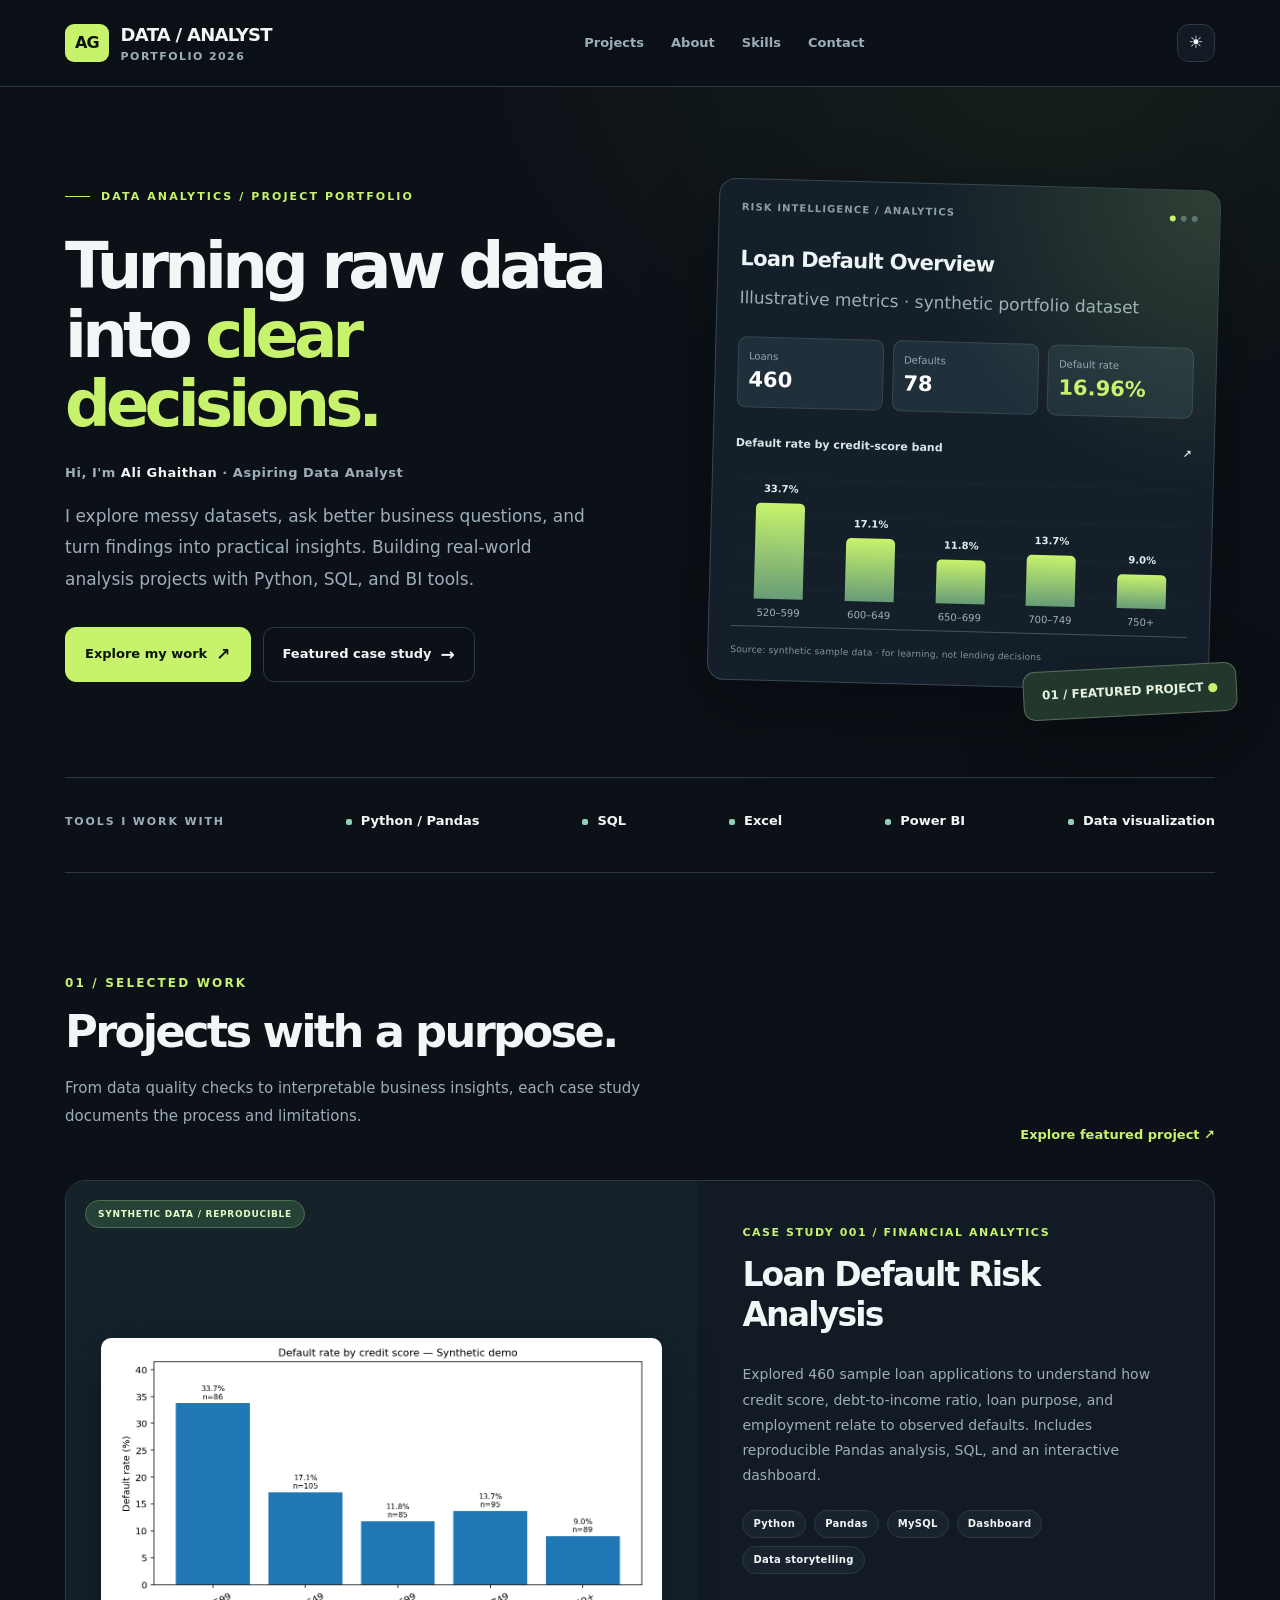
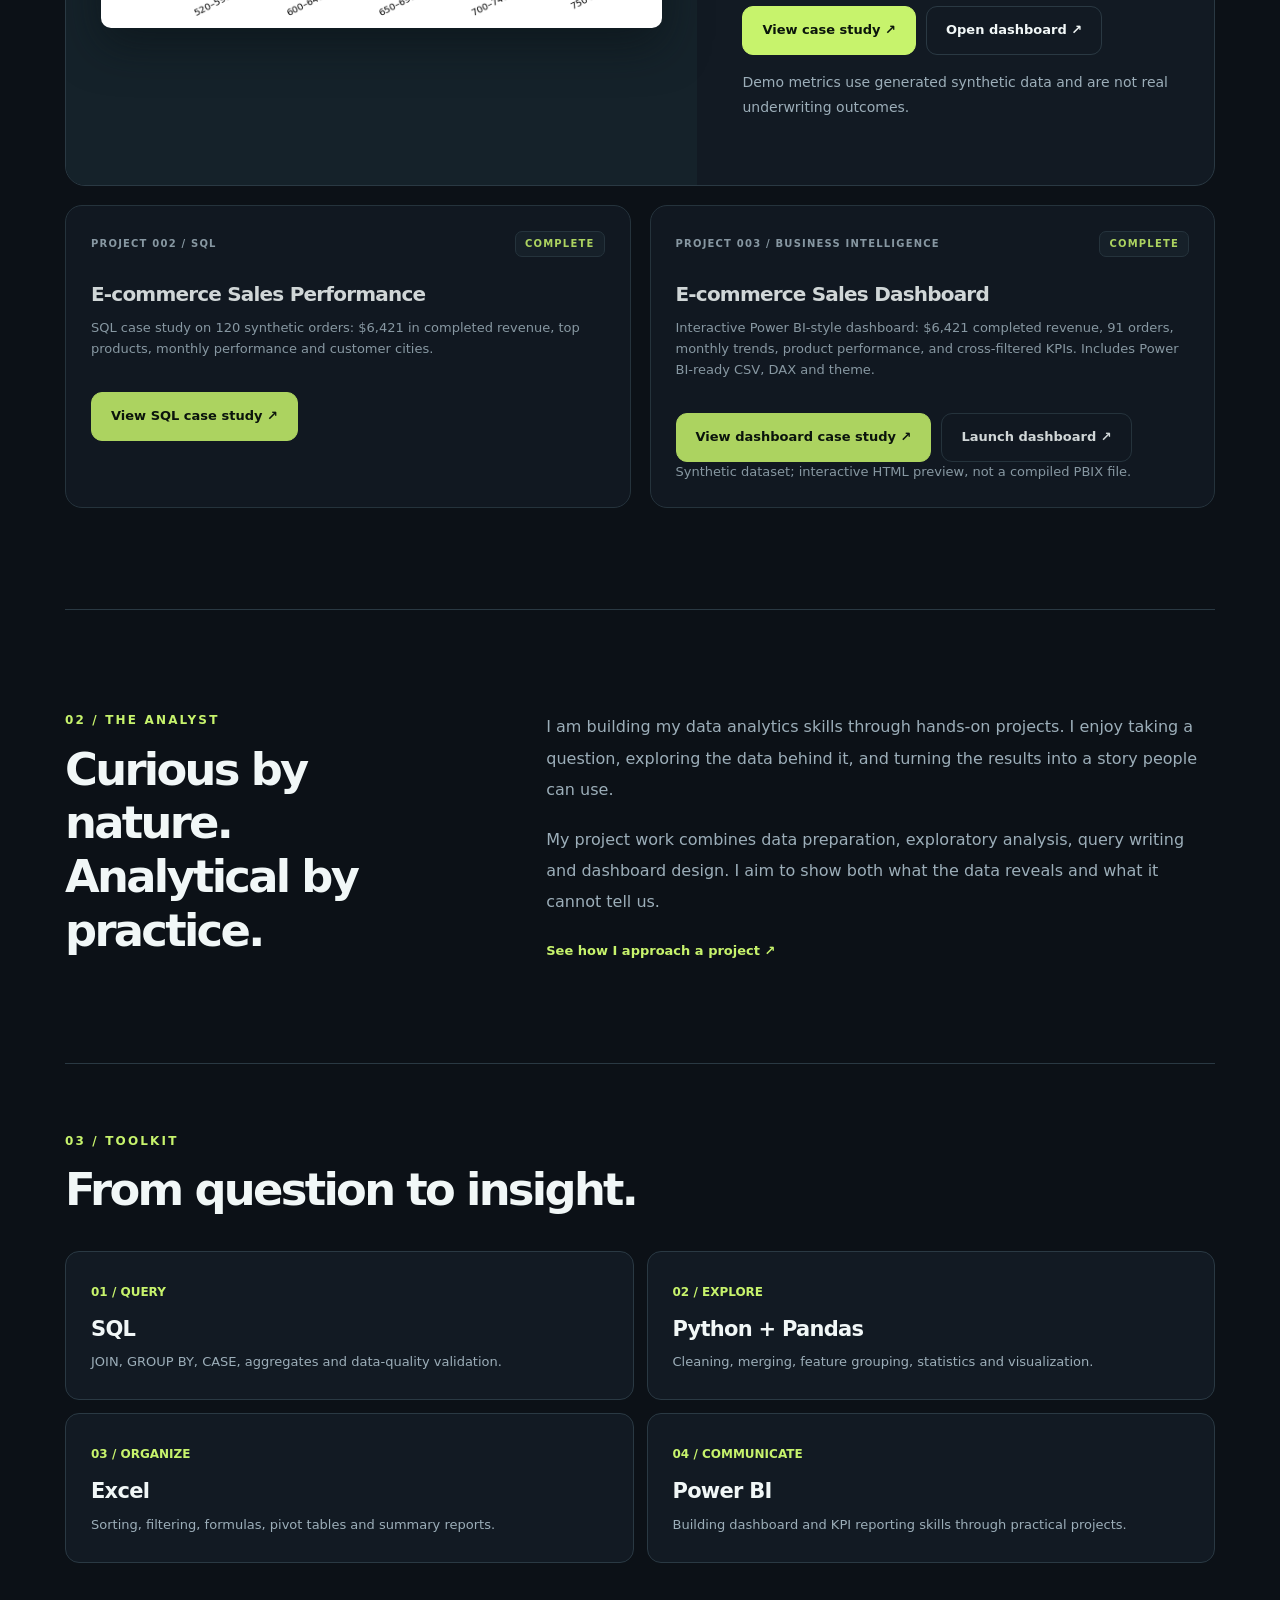
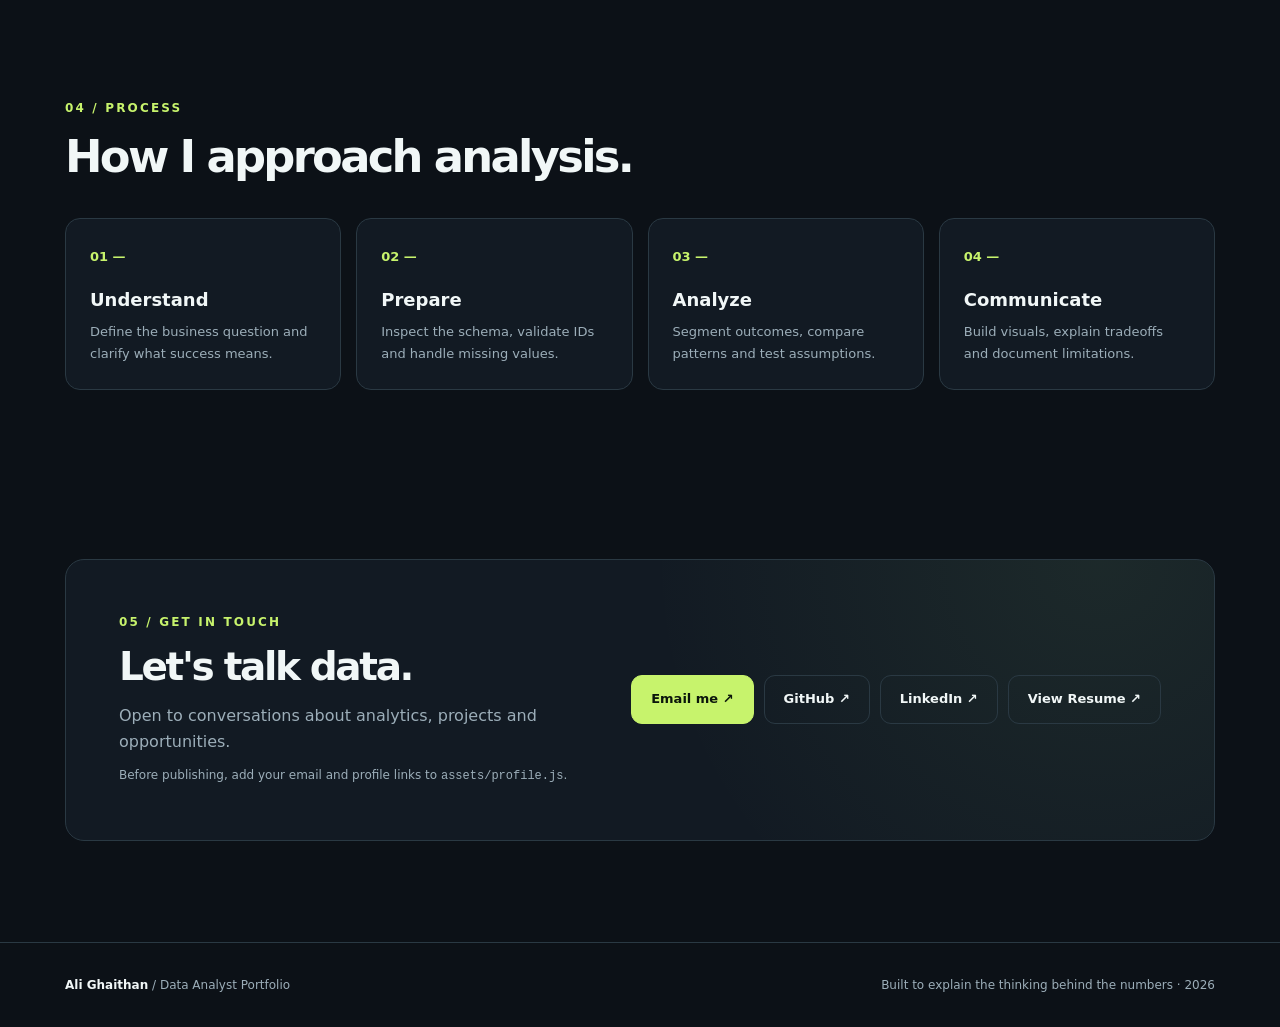
==== commit 44e439dd: "Replace planned Project 003 with E-commerce BI dashboard case study" ====
--- a/index.html
+++ b/index.html
@@ -4,7 +4,7 @@
 <header class="site-header"><div class="container nav"><a href="index.html" class="logo" aria-label="Portfolio homepage"><span class="logo-square" data-profile="initials">DA</span><span>DATA / ANALYST<small>PORTFOLIO 2026</small></span></a><nav class="nav-links" data-nav-links aria-label="Main navigation"><a href="#work">Projects</a><a href="#about">About</a><a href="#skills">Skills</a><a href="#contact">Contact</a></nav><div class="nav-actions"><button type="button" data-theme-toggle class="icon-button" aria-label="Switch to light mode">☀</button><button class="icon-button mobile-menu" data-mobile-menu aria-expanded="false" aria-label="Toggle navigation">☰</button></div></div></header>
 <main id="main"><div class="container"><section class="hero"><div class="hero-copy"><div class="eyebrow">DATA ANALYTICS / PROJECT PORTFOLIO</div><h1>Turning raw data into <em>clear decisions.</em></h1><div class="hero-person">Hi, I'm <strong data-profile="name">Your Name</strong> <span data-profile="location"></span> · <span data-profile="role">Aspiring Data Analyst</span></div><p>I explore messy datasets, ask better business questions, and turn findings into practical insights. Building real-world analysis projects with Python, SQL, and BI tools.</p><div class="hero-cta"><a href="#work" class="btn">Explore my work <span class="arrow" aria-hidden="true">↗</span></a><a href="projects/loan-default-risk.html" class="btn secondary">Featured case study <span class="arrow" aria-hidden="true">→</span></a></div></div><div class="hero-graphic"><div class="dashboard-ui" role="img" aria-label="Illustrative loan risk data dashboard showing 460 sample loans, 78 defaults and 16.96% default rate"><div class="dash-top"><span>RISK INTELLIGENCE / ANALYTICS</span><span class="dash-icon"><i></i><i></i><i></i></span></div><div class="dash-title">Loan Default Overview</div><p class="dash-sub">Illustrative metrics · synthetic portfolio dataset</p><div class="dash-stats"><div class="dash-stat"><span>Loans</span><strong>460</strong></div><div class="dash-stat"><span>Defaults</span><strong>78</strong></div><div class="dash-stat"><span>Default rate</span><strong class="highlight">16.96%</strong></div></div><div class="dash-plot-head"><span>Default rate by credit-score band</span><span>↗</span></div><div class="fake-chart"><div class="chart-col"><strong>33.7%</strong><b style="height:88%"></b><span>520–599</span></div><div class="chart-col"><strong>17.1%</strong><b style="height:45%"></b><span>600–649</span></div><div class="chart-col"><strong>11.8%</strong><b style="height:31%"></b><span>650–699</span></div><div class="chart-col"><strong>13.7%</strong><b style="height:36%"></b><span>700–749</span></div><div class="chart-col"><strong>9.0%</strong><b style="height:24%"></b><span>750+</span></div></div><div class="dash-footnote">Source: synthetic sample data · for learning, not lending decisions</div></div><div class="float-note">01 / FEATURED PROJECT <b>●</b></div></div></section>
 <div class="tech-row"><p>Tools I work with</p><span class="tech-pill">Python / Pandas</span><span class="tech-pill">SQL</span><span class="tech-pill">Excel</span><span class="tech-pill">Power BI</span><span class="tech-pill">Data visualization</span></div>
-<section id="work" class="section"><div class="section-header"><div><div class="kicker">01 / SELECTED WORK</div><h2>Projects with a purpose.</h2><p class="section-lede">From data quality checks to interpretable business insights, each case study documents the process and limitations.</p></div><a href="projects/loan-default-risk.html" class="text-link">Explore featured project ↗</a></div><article class="project-feature"><div class="project-image"><span class="data-tag">SYNTHETIC DATA / REPRODUCIBLE</span><img src="assets/images/credit_by_score.png" alt="Bar chart showing observed default rate by credit score band in synthetic loan dataset" loading="lazy"></div><div class="project-info"><div class="project-num">CASE STUDY 001 / FINANCIAL ANALYTICS</div><h3>Loan Default Risk Analysis</h3><p>Explored 460 sample loan applications to understand how credit score, debt-to-income ratio, loan purpose, and employment relate to observed defaults. Includes reproducible Pandas analysis, SQL, and an interactive dashboard.</p><div class="tags"><span>Python</span><span>Pandas</span><span>MySQL</span><span>Dashboard</span><span>Data storytelling</span></div><div class="project-cta"><a href="projects/loan-default-risk.html" class="btn">View case study ↗</a><a href="demos/loan-default-dashboard.html" class="btn secondary" target="_blank" rel="noopener">Open dashboard ↗</a></div><p class="note">Demo metrics use generated synthetic data and are not real underwriting outcomes.</p></div></article><div class="bottom-two"><div class="preview-card"><div class="preview-top"><span>PROJECT 002 / SQL</span><span class="status">COMPLETE</span></div><h3>E-commerce Sales Performance</h3><p>SQL case study on 120 synthetic orders: $6,421 in completed revenue, top products, monthly performance and customer cities.</p><div class="project-cta"><a class="btn" href="projects/ecommerce-sales-sql.html">View SQL case study ↗</a></div></div><div class="preview-card"><div class="preview-top"><span>PROJECT 003</span><span class="status">PLANNED</span></div><h3>NBA Player Performance</h3><p>Future project: compare player performance and efficiency across seasons with Pandas.</p></div></div></section>
+<section id="work" class="section"><div class="section-header"><div><div class="kicker">01 / SELECTED WORK</div><h2>Projects with a purpose.</h2><p class="section-lede">From data quality checks to interpretable business insights, each case study documents the process and limitations.</p></div><a href="projects/loan-default-risk.html" class="text-link">Explore featured project ↗</a></div><article class="project-feature"><div class="project-image"><span class="data-tag">SYNTHETIC DATA / REPRODUCIBLE</span><img src="assets/images/credit_by_score.png" alt="Bar chart showing observed default rate by credit score band in synthetic loan dataset" loading="lazy"></div><div class="project-info"><div class="project-num">CASE STUDY 001 / FINANCIAL ANALYTICS</div><h3>Loan Default Risk Analysis</h3><p>Explored 460 sample loan applications to understand how credit score, debt-to-income ratio, loan purpose, and employment relate to observed defaults. Includes reproducible Pandas analysis, SQL, and an interactive dashboard.</p><div class="tags"><span>Python</span><span>Pandas</span><span>MySQL</span><span>Dashboard</span><span>Data storytelling</span></div><div class="project-cta"><a href="projects/loan-default-risk.html" class="btn">View case study ↗</a><a href="demos/loan-default-dashboard.html" class="btn secondary" target="_blank" rel="noopener">Open dashboard ↗</a></div><p class="note">Demo metrics use generated synthetic data and are not real underwriting outcomes.</p></div></article><div class="bottom-two"><div class="preview-card"><div class="preview-top"><span>PROJECT 002 / SQL</span><span class="status">COMPLETE</span></div><h3>E-commerce Sales Performance</h3><p>SQL case study on 120 synthetic orders: $6,421 in completed revenue, top products, monthly performance and customer cities.</p><div class="project-cta"><a class="btn" href="projects/ecommerce-sales-sql.html">View SQL case study ↗</a></div></div><div class="preview-card"><div class="preview-top"><span>PROJECT 003 / BUSINESS INTELLIGENCE</span><span class="status">COMPLETE</span></div><h3>E-commerce Sales Dashboard</h3><p>Interactive Power BI-style dashboard: $6,421 completed revenue, 91 orders, monthly trends, product performance, and cross-filtered KPIs. Includes Power BI-ready CSV, DAX and theme.</p><div class="project-cta"><a class="btn" href="projects/ecommerce-powerbi.html">View dashboard case study ↗</a><a class="btn secondary" href="dashboard/ecommerce-powerbi-preview.html" target="_blank" rel="noopener">Launch dashboard ↗</a></div><p class="note">Synthetic dataset; interactive HTML preview, not a compiled PBIX file.</p></div></div></section>
 <section id="about" class="section" style="border-top:1px solid var(--line)"><div class="about-grid"><div><div class="kicker">02 / THE ANALYST</div><h2>Curious by nature.<br>Analytical by practice.</h2></div><div class="about-text"><p>I am building my data analytics skills through hands-on projects. I enjoy taking a question, exploring the data behind it, and turning the results into a story people can use.</p><p>My project work combines data preparation, exploratory analysis, query writing and dashboard design. I aim to show both what the data reveals and what it cannot tell us.</p><a class="text-link" href="projects/loan-default-risk.html">See how I approach a project ↗</a></div></div></section>
 <section id="skills" class="section compact" style="border-top:1px solid var(--line)"><div class="section-header"><div><div class="kicker">03 / TOOLKIT</div><h2>From question to insight.</h2></div></div><div class="skills-grid"><div class="skill"><span class="index">01 / QUERY</span><h3>SQL</h3><p>JOIN, GROUP BY, CASE, aggregates and data-quality validation.</p></div><div class="skill"><span class="index">02 / EXPLORE</span><h3>Python + Pandas</h3><p>Cleaning, merging, feature grouping, statistics and visualization.</p></div><div class="skill"><span class="index">03 / ORGANIZE</span><h3>Excel</h3><p>Sorting, filtering, formulas, pivot tables and summary reports.</p></div><div class="skill"><span class="index">04 / COMMUNICATE</span><h3>Power BI</h3><p>Building dashboard and KPI reporting skills through practical projects.</p></div></div></section>
 <section class="section compact"><div class="section-header"><div><div class="kicker">04 / PROCESS</div><h2>How I approach analysis.</h2></div></div><div class="process-grid"><div class="process"><span class="number">01 —</span><h3>Understand</h3><p>Define the business question and clarify what success means.</p></div><div class="process"><span class="number">02 —</span><h3>Prepare</h3><p>Inspect the schema, validate IDs and handle missing values.</p></div><div class="process"><span class="number">03 —</span><h3>Analyze</h3><p>Segment outcomes, compare patterns and test assumptions.</p></div><div class="process"><span class="number">04 —</span><h3>Communicate</h3><p>Build visuals, explain tradeoffs and document limitations.</p></div></div></section>
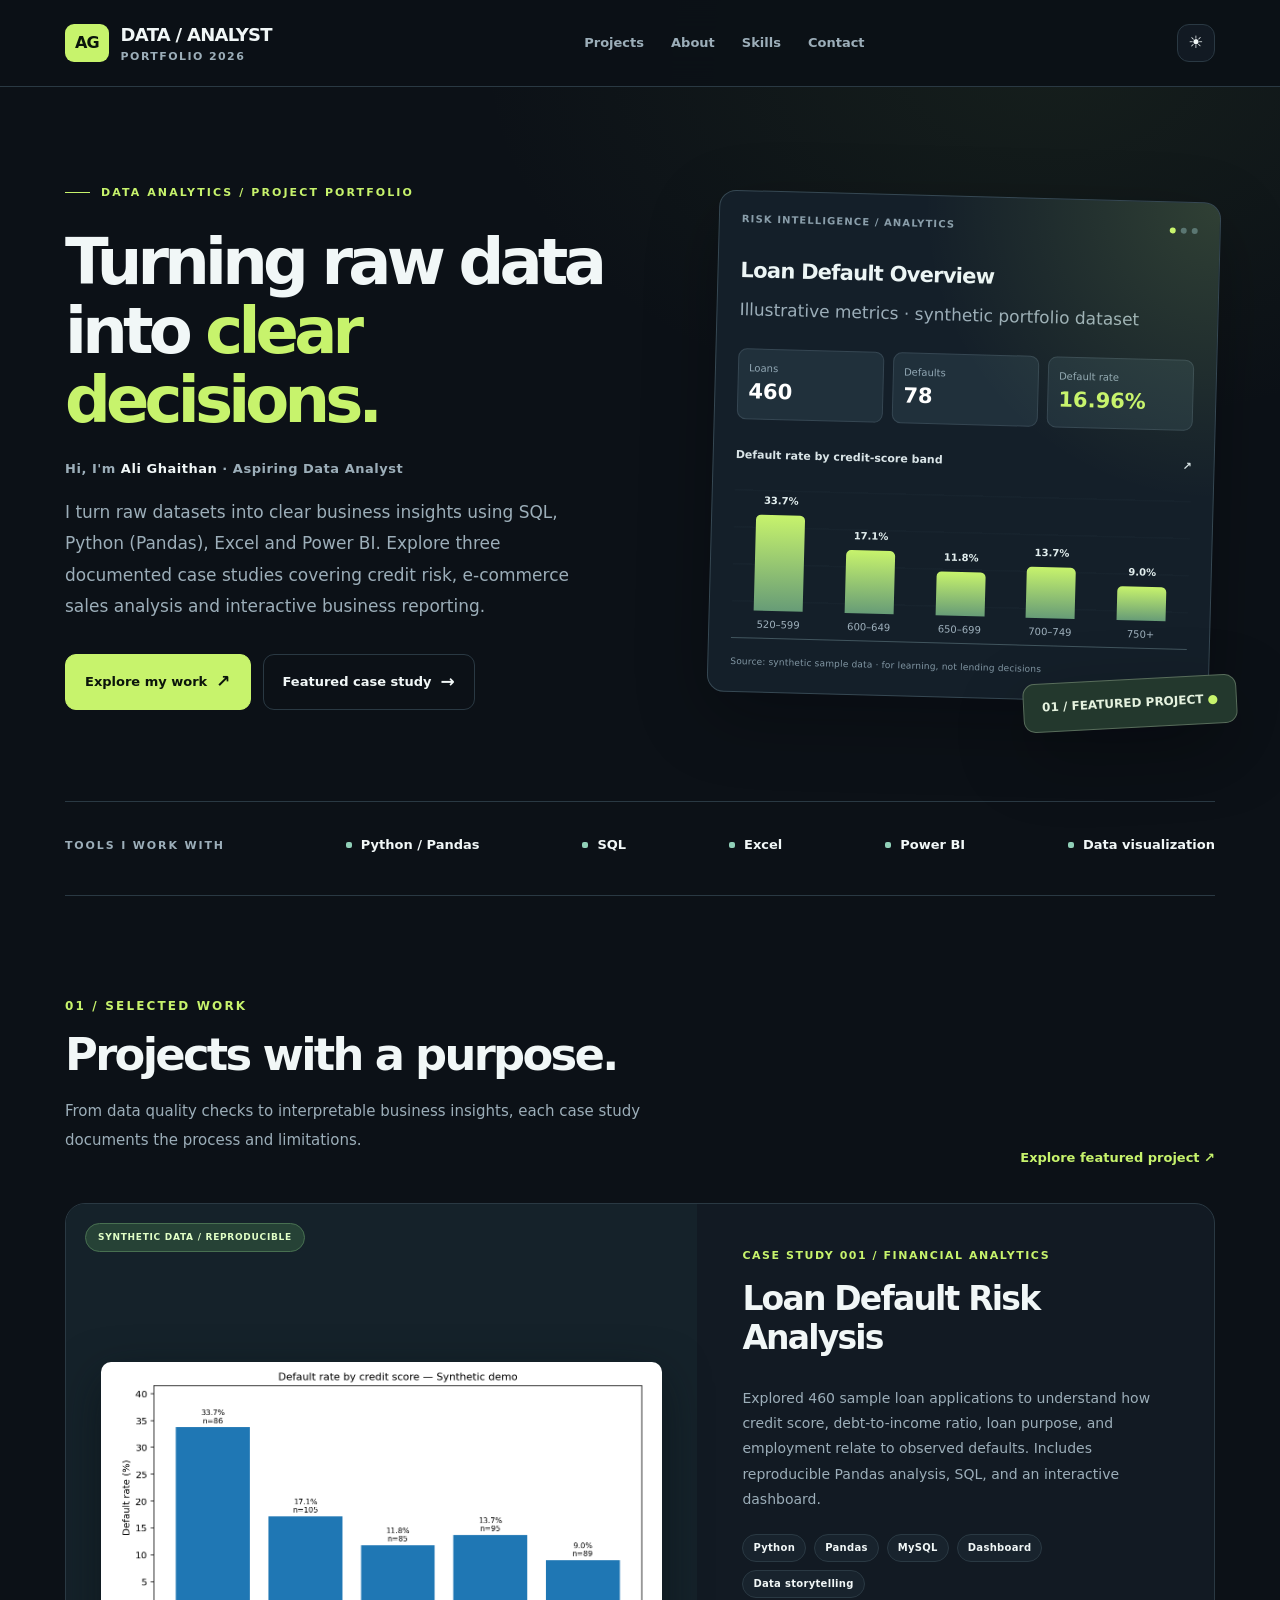
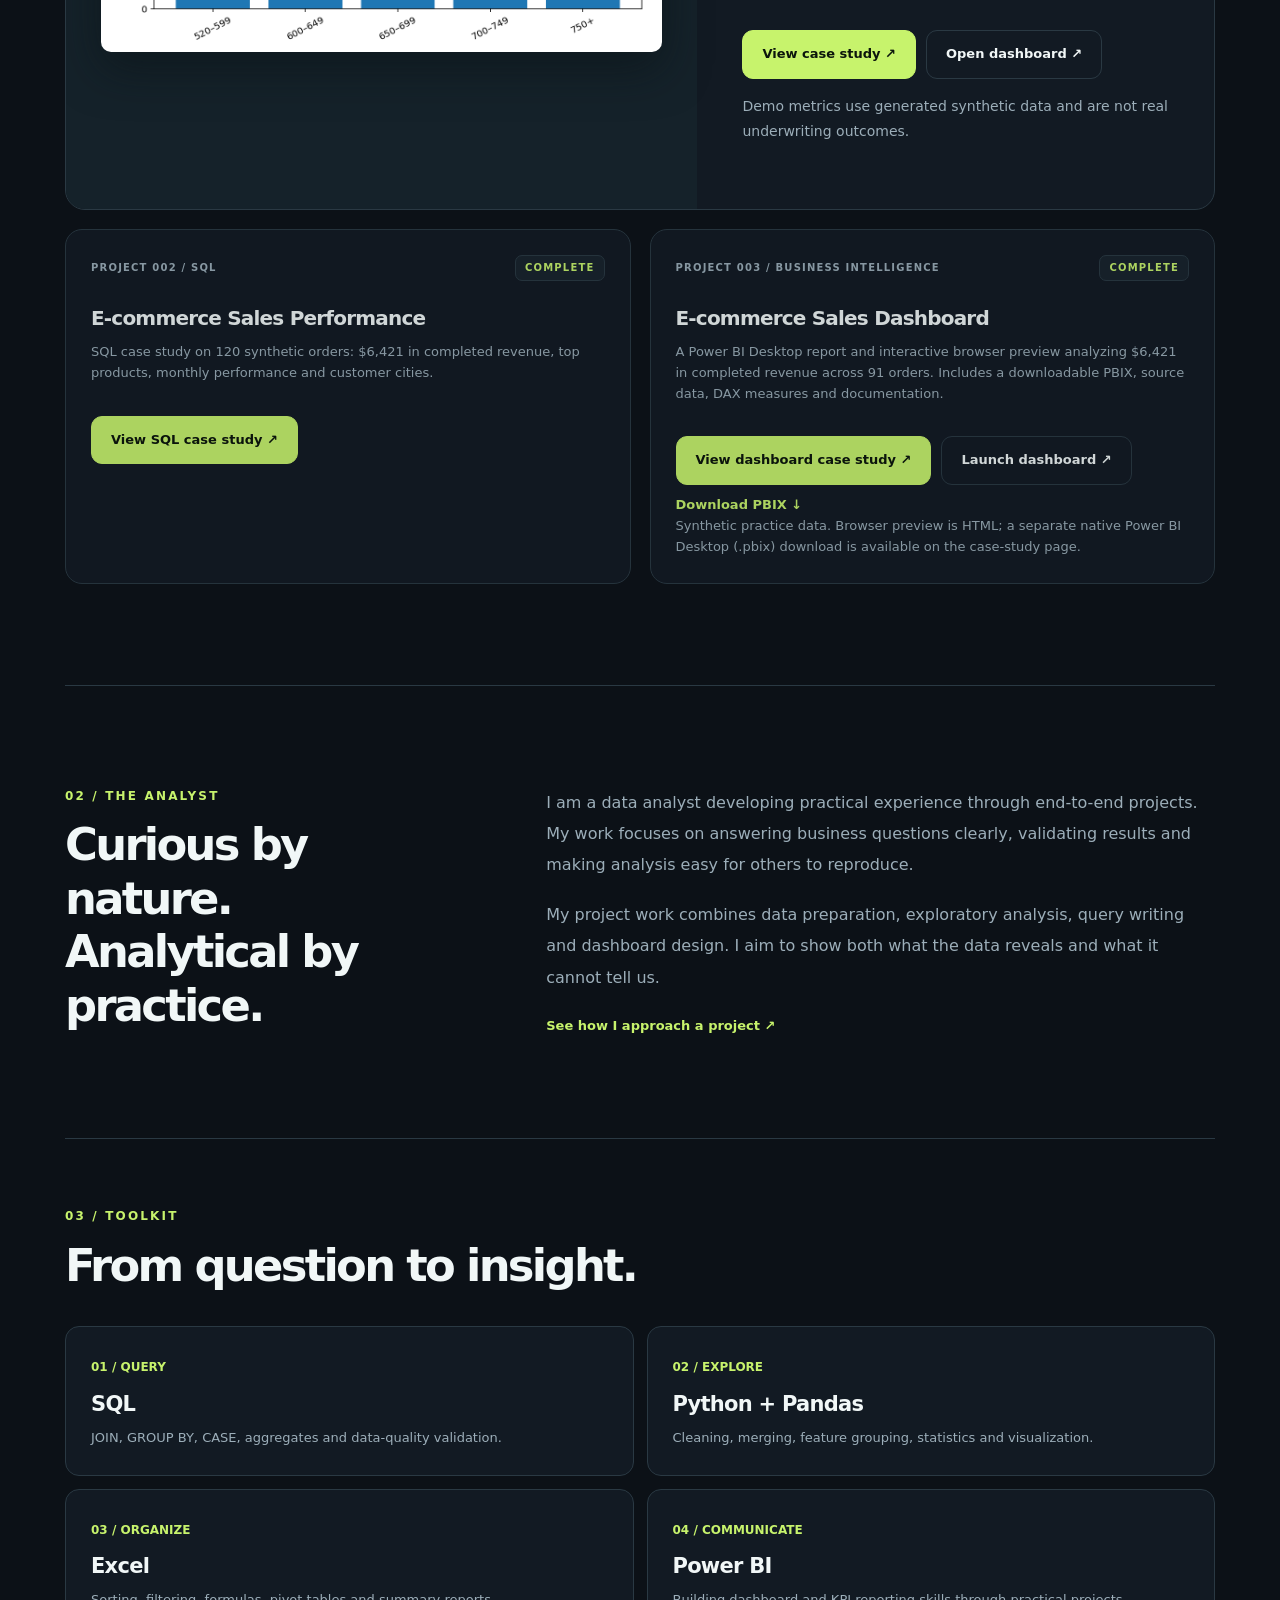
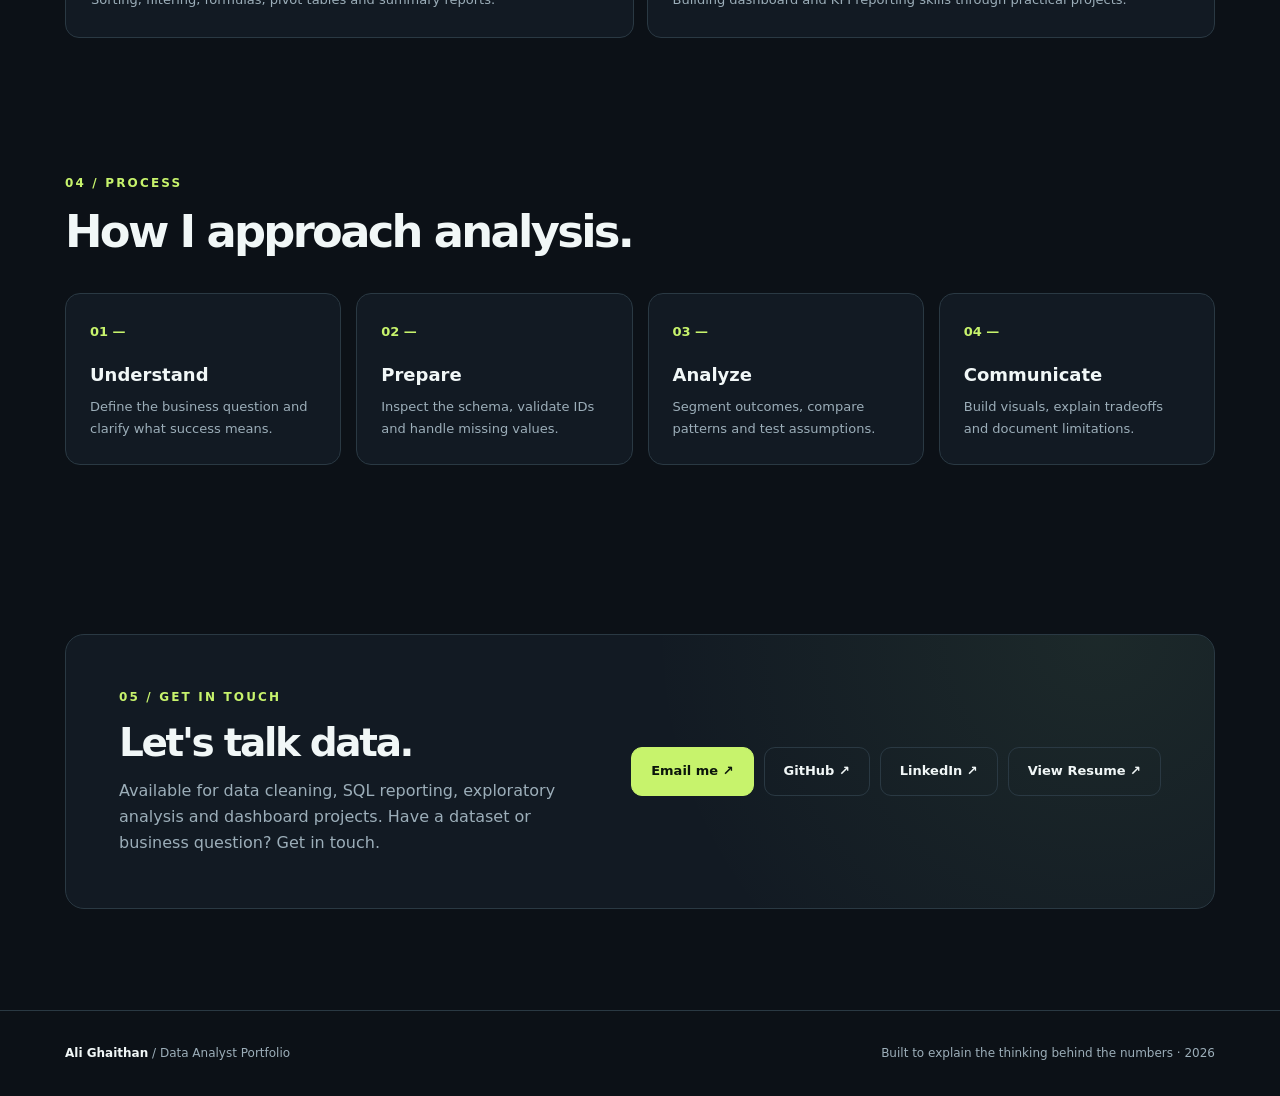
==== commit fb8a499b: "Improve portfolio copy and align Power BI project details" ====
--- a/index.html
+++ b/index.html
@@ -1,12 +1,12 @@
 <!DOCTYPE html>
-<html lang="en"><head><meta charset="UTF-8"><meta name="viewport" content="width=device-width, initial-scale=1"><meta name="theme-color" content="#0c1117"><meta name="description" content="An aspiring data analyst's portfolio featuring Python, SQL and interactive data case studies."><title>Data Analyst Portfolio | Projects & Case Studies</title><link rel="icon" href="favicon.svg" type="image/svg+xml"><link rel="stylesheet" href="assets/styles.css"><script defer src="assets/profile.js"></script><script defer src="assets/main.js"></script></head>
+<html lang="en"><head><meta charset="UTF-8"><meta name="viewport" content="width=device-width, initial-scale=1"><meta name="theme-color" content="#0c1117"><meta name="description" content="Ali Ghaithan's data analyst portfolio featuring SQL, Python, Excel, Power BI, interactive dashboards and reproducible analytics case studies."><title>Ali Ghaithan | Data Analyst Portfolio — SQL, Python & Power BI</title><link rel="icon" href="favicon.svg" type="image/svg+xml"><link rel="stylesheet" href="assets/styles.css"><script defer src="assets/profile.js"></script><script defer src="assets/main.js"></script></head>
 <body><a class="skip-link" href="#main">Skip to main content</a>
 <header class="site-header"><div class="container nav"><a href="index.html" class="logo" aria-label="Portfolio homepage"><span class="logo-square" data-profile="initials">DA</span><span>DATA / ANALYST<small>PORTFOLIO 2026</small></span></a><nav class="nav-links" data-nav-links aria-label="Main navigation"><a href="#work">Projects</a><a href="#about">About</a><a href="#skills">Skills</a><a href="#contact">Contact</a></nav><div class="nav-actions"><button type="button" data-theme-toggle class="icon-button" aria-label="Switch to light mode">☀</button><button class="icon-button mobile-menu" data-mobile-menu aria-expanded="false" aria-label="Toggle navigation">☰</button></div></div></header>
-<main id="main"><div class="container"><section class="hero"><div class="hero-copy"><div class="eyebrow">DATA ANALYTICS / PROJECT PORTFOLIO</div><h1>Turning raw data into <em>clear decisions.</em></h1><div class="hero-person">Hi, I'm <strong data-profile="name">Your Name</strong> <span data-profile="location"></span> · <span data-profile="role">Aspiring Data Analyst</span></div><p>I explore messy datasets, ask better business questions, and turn findings into practical insights. Building real-world analysis projects with Python, SQL, and BI tools.</p><div class="hero-cta"><a href="#work" class="btn">Explore my work <span class="arrow" aria-hidden="true">↗</span></a><a href="projects/loan-default-risk.html" class="btn secondary">Featured case study <span class="arrow" aria-hidden="true">→</span></a></div></div><div class="hero-graphic"><div class="dashboard-ui" role="img" aria-label="Illustrative loan risk data dashboard showing 460 sample loans, 78 defaults and 16.96% default rate"><div class="dash-top"><span>RISK INTELLIGENCE / ANALYTICS</span><span class="dash-icon"><i></i><i></i><i></i></span></div><div class="dash-title">Loan Default Overview</div><p class="dash-sub">Illustrative metrics · synthetic portfolio dataset</p><div class="dash-stats"><div class="dash-stat"><span>Loans</span><strong>460</strong></div><div class="dash-stat"><span>Defaults</span><strong>78</strong></div><div class="dash-stat"><span>Default rate</span><strong class="highlight">16.96%</strong></div></div><div class="dash-plot-head"><span>Default rate by credit-score band</span><span>↗</span></div><div class="fake-chart"><div class="chart-col"><strong>33.7%</strong><b style="height:88%"></b><span>520–599</span></div><div class="chart-col"><strong>17.1%</strong><b style="height:45%"></b><span>600–649</span></div><div class="chart-col"><strong>11.8%</strong><b style="height:31%"></b><span>650–699</span></div><div class="chart-col"><strong>13.7%</strong><b style="height:36%"></b><span>700–749</span></div><div class="chart-col"><strong>9.0%</strong><b style="height:24%"></b><span>750+</span></div></div><div class="dash-footnote">Source: synthetic sample data · for learning, not lending decisions</div></div><div class="float-note">01 / FEATURED PROJECT <b>●</b></div></div></section>
+<main id="main"><div class="container"><section class="hero"><div class="hero-copy"><div class="eyebrow">DATA ANALYTICS / PROJECT PORTFOLIO</div><h1>Turning raw data into <em>clear decisions.</em></h1><div class="hero-person">Hi, I'm <strong data-profile="name">Ali Ghaithan</strong> <span data-profile="location"></span> · <span data-profile="role">Data Analyst</span></div><p>I turn raw datasets into clear business insights using SQL, Python (Pandas), Excel and Power BI. Explore three documented case studies covering credit risk, e-commerce sales analysis and interactive business reporting.</p><div class="hero-cta"><a href="#work" class="btn">Explore my work <span class="arrow" aria-hidden="true">↗</span></a><a href="projects/loan-default-risk.html" class="btn secondary">Featured case study <span class="arrow" aria-hidden="true">→</span></a></div></div><div class="hero-graphic"><div class="dashboard-ui" role="img" aria-label="Illustrative loan risk data dashboard showing 460 sample loans, 78 defaults and 16.96% default rate"><div class="dash-top"><span>RISK INTELLIGENCE / ANALYTICS</span><span class="dash-icon"><i></i><i></i><i></i></span></div><div class="dash-title">Loan Default Overview</div><p class="dash-sub">Illustrative metrics · synthetic portfolio dataset</p><div class="dash-stats"><div class="dash-stat"><span>Loans</span><strong>460</strong></div><div class="dash-stat"><span>Defaults</span><strong>78</strong></div><div class="dash-stat"><span>Default rate</span><strong class="highlight">16.96%</strong></div></div><div class="dash-plot-head"><span>Default rate by credit-score band</span><span>↗</span></div><div class="fake-chart"><div class="chart-col"><strong>33.7%</strong><b style="height:88%"></b><span>520–599</span></div><div class="chart-col"><strong>17.1%</strong><b style="height:45%"></b><span>600–649</span></div><div class="chart-col"><strong>11.8%</strong><b style="height:31%"></b><span>650–699</span></div><div class="chart-col"><strong>13.7%</strong><b style="height:36%"></b><span>700–749</span></div><div class="chart-col"><strong>9.0%</strong><b style="height:24%"></b><span>750+</span></div></div><div class="dash-footnote">Source: synthetic sample data · for learning, not lending decisions</div></div><div class="float-note">01 / FEATURED PROJECT <b>●</b></div></div></section>
 <div class="tech-row"><p>Tools I work with</p><span class="tech-pill">Python / Pandas</span><span class="tech-pill">SQL</span><span class="tech-pill">Excel</span><span class="tech-pill">Power BI</span><span class="tech-pill">Data visualization</span></div>
-<section id="work" class="section"><div class="section-header"><div><div class="kicker">01 / SELECTED WORK</div><h2>Projects with a purpose.</h2><p class="section-lede">From data quality checks to interpretable business insights, each case study documents the process and limitations.</p></div><a href="projects/loan-default-risk.html" class="text-link">Explore featured project ↗</a></div><article class="project-feature"><div class="project-image"><span class="data-tag">SYNTHETIC DATA / REPRODUCIBLE</span><img src="assets/images/credit_by_score.png" alt="Bar chart showing observed default rate by credit score band in synthetic loan dataset" loading="lazy"></div><div class="project-info"><div class="project-num">CASE STUDY 001 / FINANCIAL ANALYTICS</div><h3>Loan Default Risk Analysis</h3><p>Explored 460 sample loan applications to understand how credit score, debt-to-income ratio, loan purpose, and employment relate to observed defaults. Includes reproducible Pandas analysis, SQL, and an interactive dashboard.</p><div class="tags"><span>Python</span><span>Pandas</span><span>MySQL</span><span>Dashboard</span><span>Data storytelling</span></div><div class="project-cta"><a href="projects/loan-default-risk.html" class="btn">View case study ↗</a><a href="demos/loan-default-dashboard.html" class="btn secondary" target="_blank" rel="noopener">Open dashboard ↗</a></div><p class="note">Demo metrics use generated synthetic data and are not real underwriting outcomes.</p></div></article><div class="bottom-two"><div class="preview-card"><div class="preview-top"><span>PROJECT 002 / SQL</span><span class="status">COMPLETE</span></div><h3>E-commerce Sales Performance</h3><p>SQL case study on 120 synthetic orders: $6,421 in completed revenue, top products, monthly performance and customer cities.</p><div class="project-cta"><a class="btn" href="projects/ecommerce-sales-sql.html">View SQL case study ↗</a></div></div><div class="preview-card"><div class="preview-top"><span>PROJECT 003 / BUSINESS INTELLIGENCE</span><span class="status">COMPLETE</span></div><h3>E-commerce Sales Dashboard</h3><p>Interactive Power BI-style dashboard: $6,421 completed revenue, 91 orders, monthly trends, product performance, and cross-filtered KPIs. Includes Power BI-ready CSV, DAX and theme.</p><div class="project-cta"><a class="btn" href="projects/ecommerce-powerbi.html">View dashboard case study ↗</a><a class="btn secondary" href="dashboard/ecommerce-powerbi-preview.html" target="_blank" rel="noopener">Launch dashboard ↗</a></div><p class="note">Synthetic dataset; interactive HTML preview, not a compiled PBIX file.</p></div></div></section>
-<section id="about" class="section" style="border-top:1px solid var(--line)"><div class="about-grid"><div><div class="kicker">02 / THE ANALYST</div><h2>Curious by nature.<br>Analytical by practice.</h2></div><div class="about-text"><p>I am building my data analytics skills through hands-on projects. I enjoy taking a question, exploring the data behind it, and turning the results into a story people can use.</p><p>My project work combines data preparation, exploratory analysis, query writing and dashboard design. I aim to show both what the data reveals and what it cannot tell us.</p><a class="text-link" href="projects/loan-default-risk.html">See how I approach a project ↗</a></div></div></section>
+<section id="work" class="section"><div class="section-header"><div><div class="kicker">01 / SELECTED WORK</div><h2>Projects with a purpose.</h2><p class="section-lede">From data quality checks to interpretable business insights, each case study documents the process and limitations.</p></div><a href="projects/loan-default-risk.html" class="text-link">Explore featured project ↗</a></div><article class="project-feature"><div class="project-image"><span class="data-tag">SYNTHETIC DATA / REPRODUCIBLE</span><img src="assets/images/credit_by_score.png" alt="Bar chart showing observed default rate by credit score band in synthetic loan dataset" loading="lazy"></div><div class="project-info"><div class="project-num">CASE STUDY 001 / FINANCIAL ANALYTICS</div><h3>Loan Default Risk Analysis</h3><p>Explored 460 sample loan applications to understand how credit score, debt-to-income ratio, loan purpose, and employment relate to observed defaults. Includes reproducible Pandas analysis, SQL, and an interactive dashboard.</p><div class="tags"><span>Python</span><span>Pandas</span><span>MySQL</span><span>Dashboard</span><span>Data storytelling</span></div><div class="project-cta"><a href="projects/loan-default-risk.html" class="btn">View case study ↗</a><a href="demos/loan-default-dashboard.html" class="btn secondary" target="_blank" rel="noopener">Open dashboard ↗</a></div><p class="note">Demo metrics use generated synthetic data and are not real underwriting outcomes.</p></div></article><div class="bottom-two"><div class="preview-card"><div class="preview-top"><span>PROJECT 002 / SQL</span><span class="status">COMPLETE</span></div><h3>E-commerce Sales Performance</h3><p>SQL case study on 120 synthetic orders: $6,421 in completed revenue, top products, monthly performance and customer cities.</p><div class="project-cta"><a class="btn" href="projects/ecommerce-sales-sql.html">View SQL case study ↗</a></div></div><div class="preview-card"><div class="preview-top"><span>PROJECT 003 / BUSINESS INTELLIGENCE</span><span class="status">COMPLETE</span></div><h3>E-commerce Sales Dashboard</h3><p>A Power BI Desktop report and interactive browser preview analyzing $6,421 in completed revenue across 91 orders. Includes a downloadable PBIX, source data, DAX measures and documentation.</p><div class="project-cta"><a class="btn" href="projects/ecommerce-powerbi.html">View dashboard case study ↗</a><a class="btn secondary" href="dashboard/ecommerce-powerbi-preview.html" target="_blank" rel="noopener">Launch dashboard ↗</a><a class="text-link" href="downloads/Ali_Ghaithan_Ecommerce_Sales_Dashboard.pbix" download>Download PBIX ↓</a></div><p class="note">Synthetic practice data. Browser preview is HTML; a separate native Power BI Desktop (.pbix) download is available on the case-study page.</p></div></div></section>
+<section id="about" class="section" style="border-top:1px solid var(--line)"><div class="about-grid"><div><div class="kicker">02 / THE ANALYST</div><h2>Curious by nature.<br>Analytical by practice.</h2></div><div class="about-text"><p>I am a data analyst developing practical experience through end-to-end projects. My work focuses on answering business questions clearly, validating results and making analysis easy for others to reproduce.</p><p>My project work combines data preparation, exploratory analysis, query writing and dashboard design. I aim to show both what the data reveals and what it cannot tell us.</p><a class="text-link" href="projects/loan-default-risk.html">See how I approach a project ↗</a></div></div></section>
 <section id="skills" class="section compact" style="border-top:1px solid var(--line)"><div class="section-header"><div><div class="kicker">03 / TOOLKIT</div><h2>From question to insight.</h2></div></div><div class="skills-grid"><div class="skill"><span class="index">01 / QUERY</span><h3>SQL</h3><p>JOIN, GROUP BY, CASE, aggregates and data-quality validation.</p></div><div class="skill"><span class="index">02 / EXPLORE</span><h3>Python + Pandas</h3><p>Cleaning, merging, feature grouping, statistics and visualization.</p></div><div class="skill"><span class="index">03 / ORGANIZE</span><h3>Excel</h3><p>Sorting, filtering, formulas, pivot tables and summary reports.</p></div><div class="skill"><span class="index">04 / COMMUNICATE</span><h3>Power BI</h3><p>Building dashboard and KPI reporting skills through practical projects.</p></div></div></section>
 <section class="section compact"><div class="section-header"><div><div class="kicker">04 / PROCESS</div><h2>How I approach analysis.</h2></div></div><div class="process-grid"><div class="process"><span class="number">01 —</span><h3>Understand</h3><p>Define the business question and clarify what success means.</p></div><div class="process"><span class="number">02 —</span><h3>Prepare</h3><p>Inspect the schema, validate IDs and handle missing values.</p></div><div class="process"><span class="number">03 —</span><h3>Analyze</h3><p>Segment outcomes, compare patterns and test assumptions.</p></div><div class="process"><span class="number">04 —</span><h3>Communicate</h3><p>Build visuals, explain tradeoffs and document limitations.</p></div></div></section>
-<section id="contact" class="section"><div class="contact-box"><div><div class="kicker">05 / GET IN TOUCH</div><h2>Let's talk data.</h2><p>Open to conversations about analytics, projects and opportunities.</p><div class="profile-hint" data-contact-hint>Before publishing, add your email and profile links to <code>assets/profile.js</code>.</div></div><div class="contact-links"><a class="btn" data-link="email" href="#">Email me ↗</a><a class="btn secondary" data-link="github" href="#" target="_blank" rel="noopener">GitHub ↗</a><a class="btn secondary" data-link="linkedin" href="#" target="_blank" rel="noopener">LinkedIn ↗</a><a class="btn secondary" href="assets/Ali_Ghaithan_Data_Analyst_CV.pdf" target="_blank" rel="noopener">View Resume ↗</a></div></div></section></div></main>
-<footer><div class="container footer-row"><span><b data-profile="name">Your Name</b> / Data Analyst Portfolio</span><span>Built to explain the thinking behind the numbers · <span data-year>2026</span></span></div></footer></body></html>
+<section id="contact" class="section"><div class="contact-box"><div><div class="kicker">05 / GET IN TOUCH</div><h2>Let's talk data.</h2><p>Available for data cleaning, SQL reporting, exploratory analysis and dashboard projects. Have a dataset or business question? Get in touch.</p><div class="profile-hint" data-contact-hint>Before publishing, add your email and profile links to <code>assets/profile.js</code>.</div></div><div class="contact-links"><a class="btn" data-link="email" href="#">Email me ↗</a><a class="btn secondary" data-link="github" href="#" target="_blank" rel="noopener">GitHub ↗</a><a class="btn secondary" data-link="linkedin" href="#" target="_blank" rel="noopener">LinkedIn ↗</a><a class="btn secondary" href="assets/Ali_Ghaithan_Data_Analyst_CV.pdf" target="_blank" rel="noopener">View Resume ↗</a></div></div></section></div></main>
+<footer><div class="container footer-row"><span><b data-profile="name">Ali Ghaithan</b> / Data Analyst Portfolio</span><span>Built to explain the thinking behind the numbers · <span data-year>2026</span></span></div></footer></body></html>
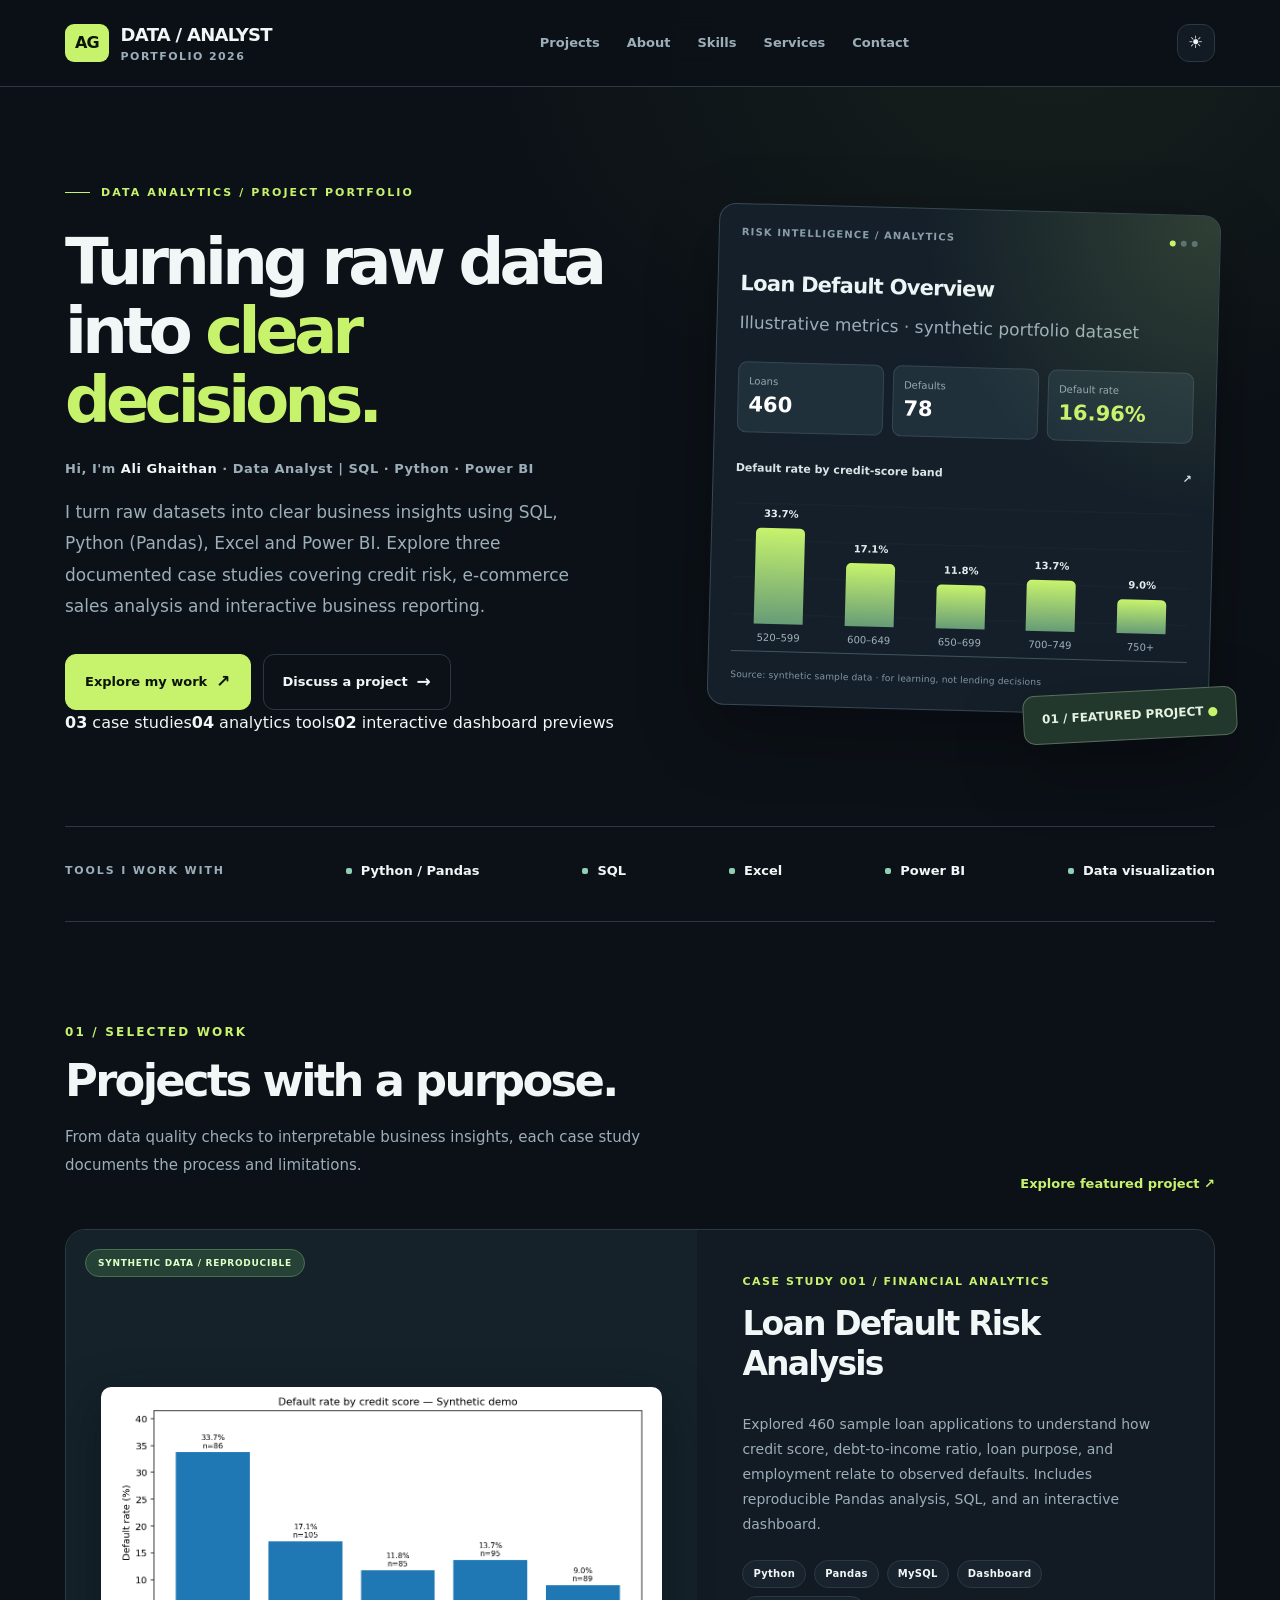
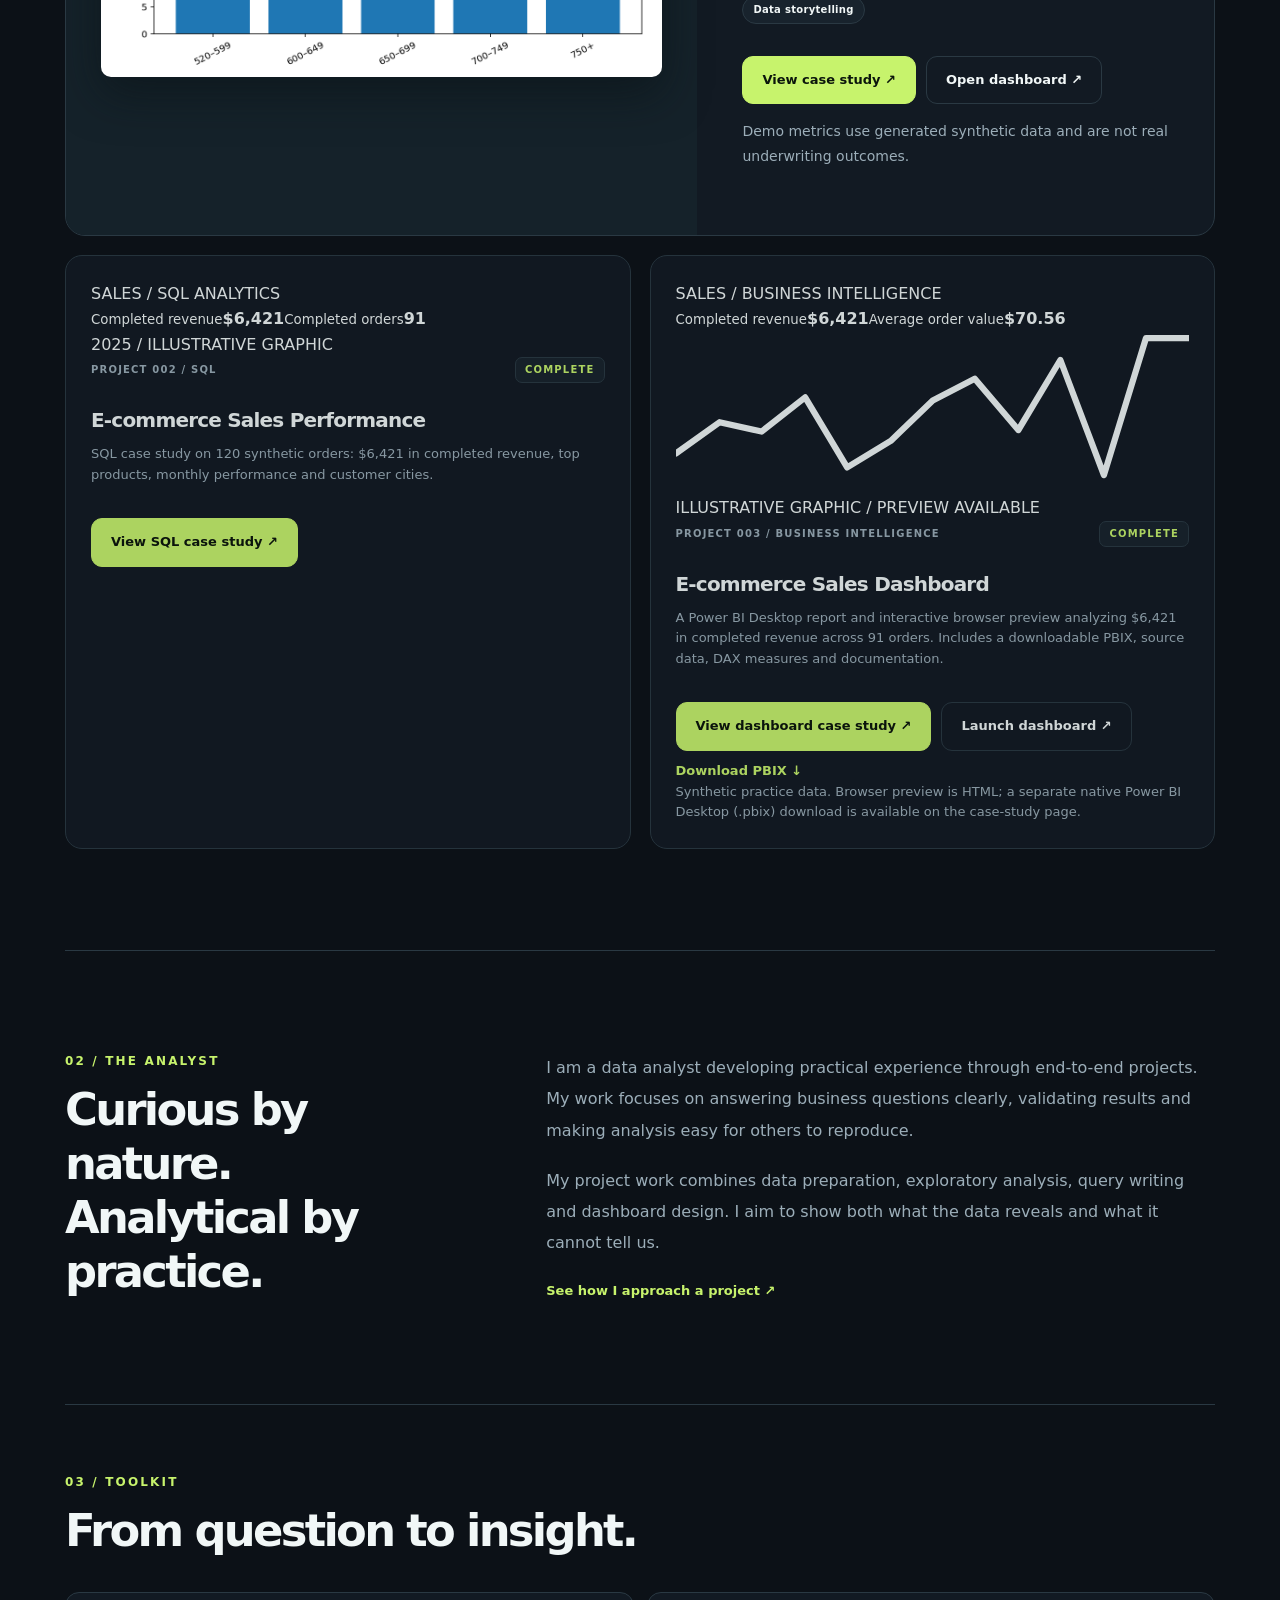
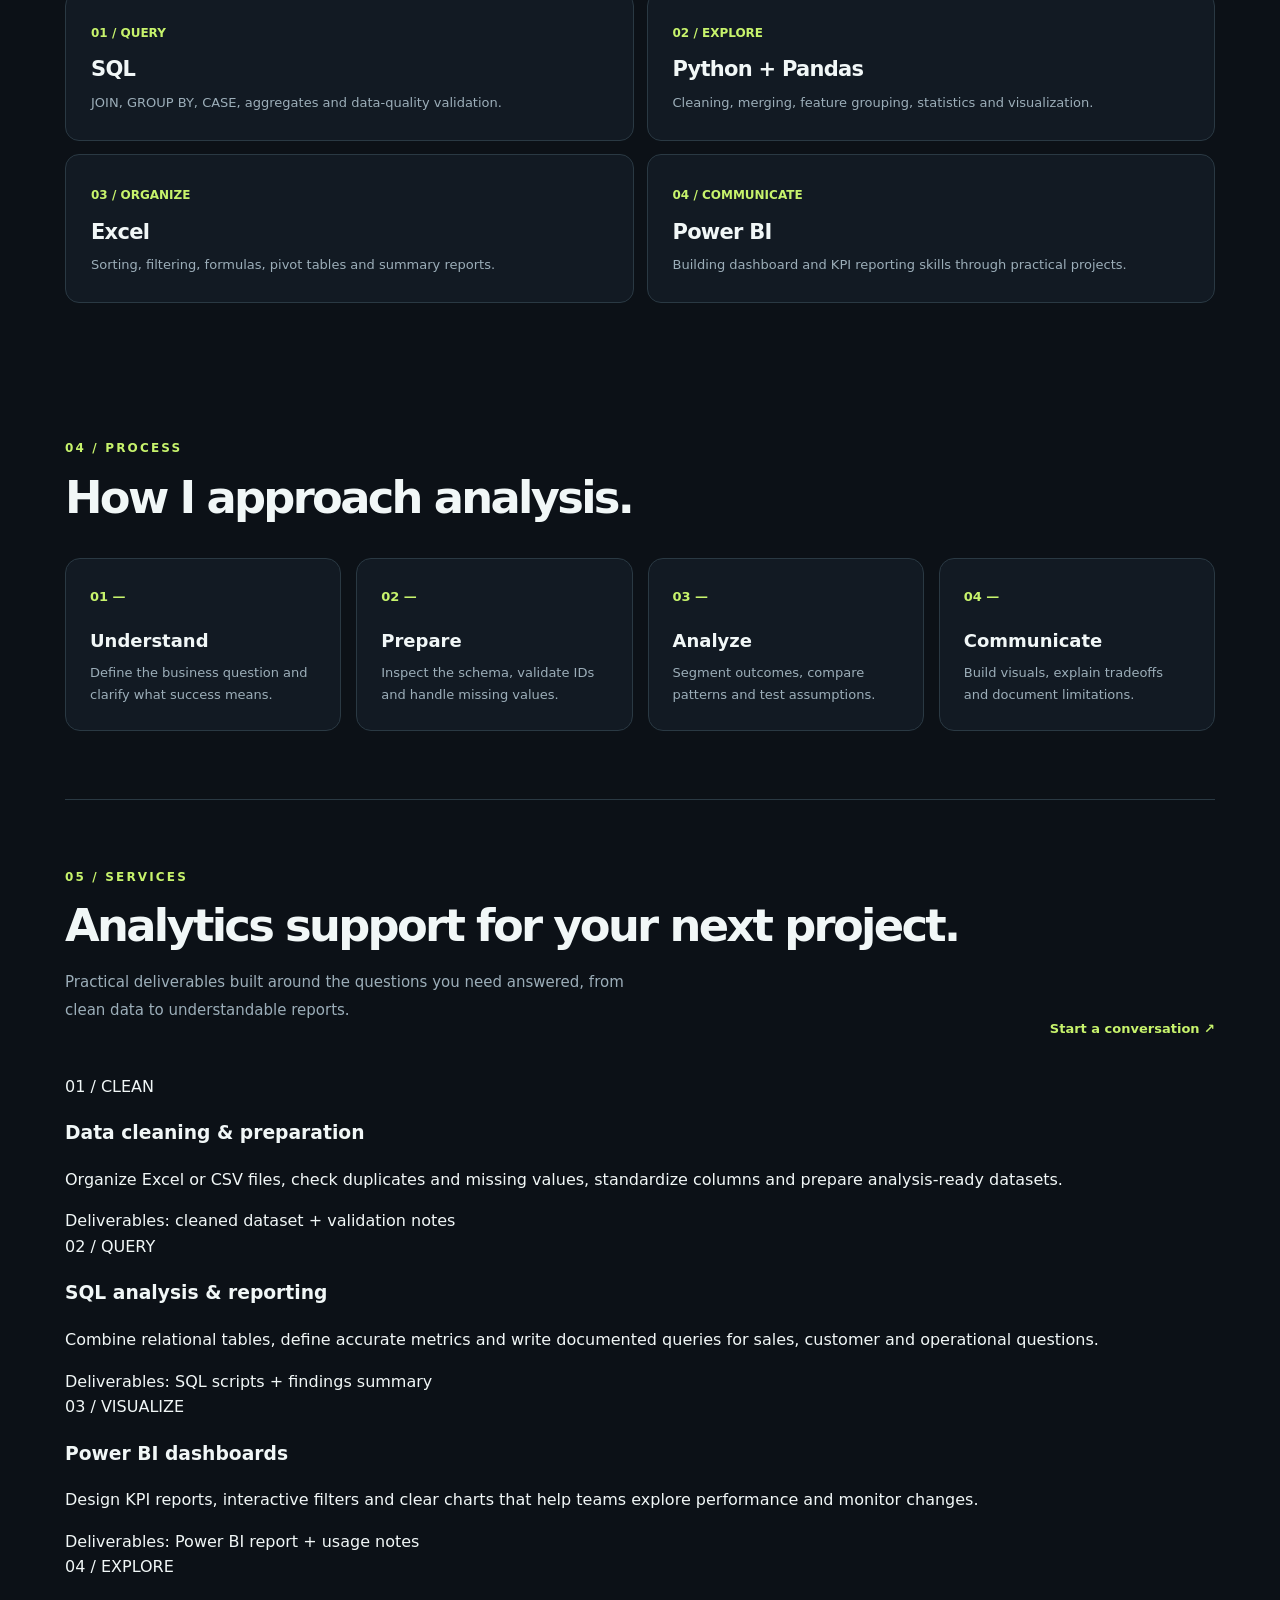
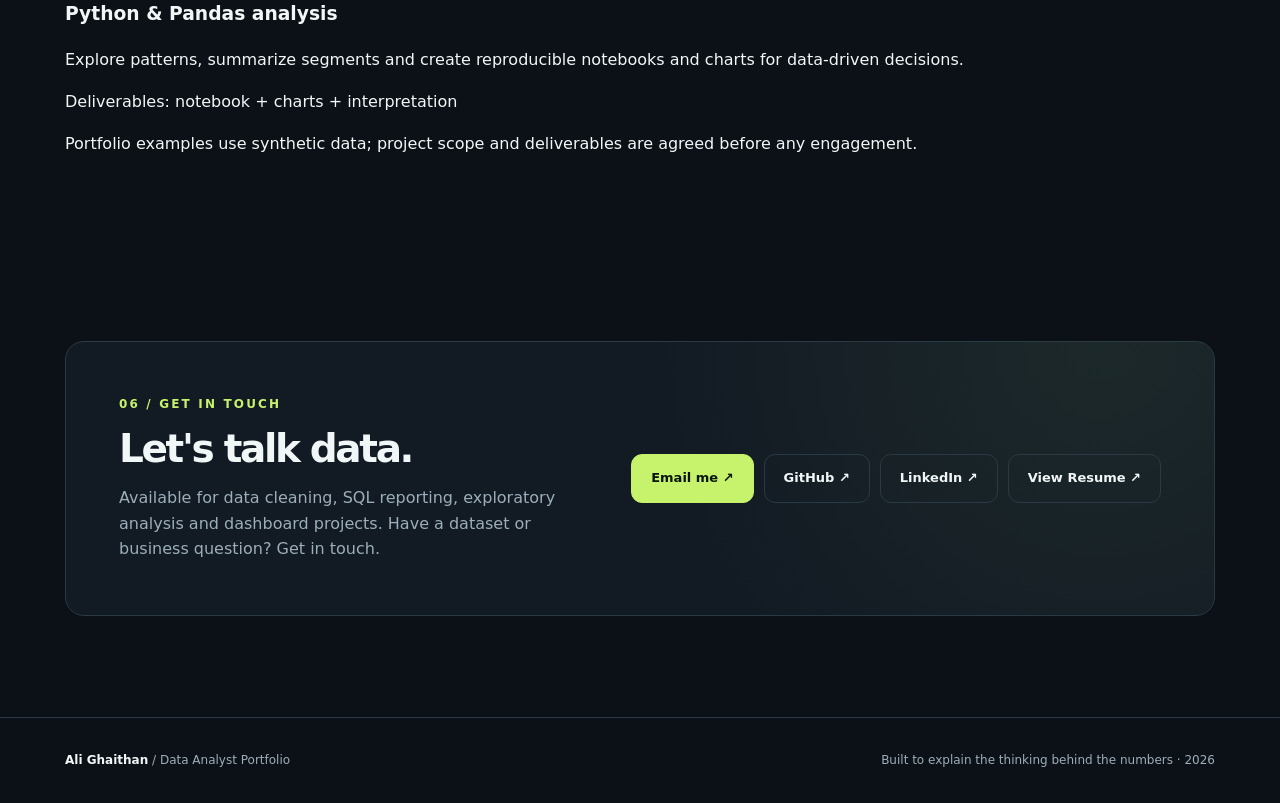
==== commit f1f7a58d: "Add client-facing services and polished analytics project previews" ====
--- a/index.html
+++ b/index.html
@@ -1,12 +1,13 @@
 <!DOCTYPE html>
 <html lang="en"><head><meta charset="UTF-8"><meta name="viewport" content="width=device-width, initial-scale=1"><meta name="theme-color" content="#0c1117"><meta name="description" content="Ali Ghaithan's data analyst portfolio featuring SQL, Python, Excel, Power BI, interactive dashboards and reproducible analytics case studies."><title>Ali Ghaithan | Data Analyst Portfolio — SQL, Python & Power BI</title><link rel="icon" href="favicon.svg" type="image/svg+xml"><link rel="stylesheet" href="assets/styles.css"><script defer src="assets/profile.js"></script><script defer src="assets/main.js"></script></head>
 <body><a class="skip-link" href="#main">Skip to main content</a>
-<header class="site-header"><div class="container nav"><a href="index.html" class="logo" aria-label="Portfolio homepage"><span class="logo-square" data-profile="initials">DA</span><span>DATA / ANALYST<small>PORTFOLIO 2026</small></span></a><nav class="nav-links" data-nav-links aria-label="Main navigation"><a href="#work">Projects</a><a href="#about">About</a><a href="#skills">Skills</a><a href="#contact">Contact</a></nav><div class="nav-actions"><button type="button" data-theme-toggle class="icon-button" aria-label="Switch to light mode">☀</button><button class="icon-button mobile-menu" data-mobile-menu aria-expanded="false" aria-label="Toggle navigation">☰</button></div></div></header>
-<main id="main"><div class="container"><section class="hero"><div class="hero-copy"><div class="eyebrow">DATA ANALYTICS / PROJECT PORTFOLIO</div><h1>Turning raw data into <em>clear decisions.</em></h1><div class="hero-person">Hi, I'm <strong data-profile="name">Ali Ghaithan</strong> <span data-profile="location"></span> · <span data-profile="role">Data Analyst</span></div><p>I turn raw datasets into clear business insights using SQL, Python (Pandas), Excel and Power BI. Explore three documented case studies covering credit risk, e-commerce sales analysis and interactive business reporting.</p><div class="hero-cta"><a href="#work" class="btn">Explore my work <span class="arrow" aria-hidden="true">↗</span></a><a href="projects/loan-default-risk.html" class="btn secondary">Featured case study <span class="arrow" aria-hidden="true">→</span></a></div></div><div class="hero-graphic"><div class="dashboard-ui" role="img" aria-label="Illustrative loan risk data dashboard showing 460 sample loans, 78 defaults and 16.96% default rate"><div class="dash-top"><span>RISK INTELLIGENCE / ANALYTICS</span><span class="dash-icon"><i></i><i></i><i></i></span></div><div class="dash-title">Loan Default Overview</div><p class="dash-sub">Illustrative metrics · synthetic portfolio dataset</p><div class="dash-stats"><div class="dash-stat"><span>Loans</span><strong>460</strong></div><div class="dash-stat"><span>Defaults</span><strong>78</strong></div><div class="dash-stat"><span>Default rate</span><strong class="highlight">16.96%</strong></div></div><div class="dash-plot-head"><span>Default rate by credit-score band</span><span>↗</span></div><div class="fake-chart"><div class="chart-col"><strong>33.7%</strong><b style="height:88%"></b><span>520–599</span></div><div class="chart-col"><strong>17.1%</strong><b style="height:45%"></b><span>600–649</span></div><div class="chart-col"><strong>11.8%</strong><b style="height:31%"></b><span>650–699</span></div><div class="chart-col"><strong>13.7%</strong><b style="height:36%"></b><span>700–749</span></div><div class="chart-col"><strong>9.0%</strong><b style="height:24%"></b><span>750+</span></div></div><div class="dash-footnote">Source: synthetic sample data · for learning, not lending decisions</div></div><div class="float-note">01 / FEATURED PROJECT <b>●</b></div></div></section>
+<header class="site-header"><div class="container nav"><a href="index.html" class="logo" aria-label="Portfolio homepage"><span class="logo-square" data-profile="initials">DA</span><span>DATA / ANALYST<small>PORTFOLIO 2026</small></span></a><nav class="nav-links" data-nav-links aria-label="Main navigation"><a href="#work">Projects</a><a href="#about">About</a><a href="#skills">Skills</a><a href="#services">Services</a><a href="#contact">Contact</a></nav><div class="nav-actions"><button type="button" data-theme-toggle class="icon-button" aria-label="Switch to light mode">☀</button><button class="icon-button mobile-menu" data-mobile-menu aria-expanded="false" aria-label="Toggle navigation">☰</button></div></div></header>
+<main id="main"><div class="container"><section class="hero"><div class="hero-copy"><div class="eyebrow">DATA ANALYTICS / PROJECT PORTFOLIO</div><h1>Turning raw data into <em>clear decisions.</em></h1><div class="hero-person">Hi, I'm <strong data-profile="name">Ali Ghaithan</strong> <span data-profile="location"></span> · <span data-profile="role">Data Analyst</span></div><p>I turn raw datasets into clear business insights using SQL, Python (Pandas), Excel and Power BI. Explore three documented case studies covering credit risk, e-commerce sales analysis and interactive business reporting.</p><div class="hero-cta"><a href="#work" class="btn">Explore my work <span class="arrow" aria-hidden="true">↗</span></a><a href="#contact" class="btn secondary">Discuss a project <span class="arrow" aria-hidden="true">→</span></a></div><div class="hero-proof"><span><strong>03</strong> case studies</span><span><strong>04</strong> analytics tools</span><span><strong>02</strong> interactive dashboard previews</span></div></div><div class="hero-graphic"><div class="dashboard-ui" role="img" aria-label="Illustrative loan risk data dashboard showing 460 sample loans, 78 defaults and 16.96% default rate"><div class="dash-top"><span>RISK INTELLIGENCE / ANALYTICS</span><span class="dash-icon"><i></i><i></i><i></i></span></div><div class="dash-title">Loan Default Overview</div><p class="dash-sub">Illustrative metrics · synthetic portfolio dataset</p><div class="dash-stats"><div class="dash-stat"><span>Loans</span><strong>460</strong></div><div class="dash-stat"><span>Defaults</span><strong>78</strong></div><div class="dash-stat"><span>Default rate</span><strong class="highlight">16.96%</strong></div></div><div class="dash-plot-head"><span>Default rate by credit-score band</span><span>↗</span></div><div class="fake-chart"><div class="chart-col"><strong>33.7%</strong><b style="height:88%"></b><span>520–599</span></div><div class="chart-col"><strong>17.1%</strong><b style="height:45%"></b><span>600–649</span></div><div class="chart-col"><strong>11.8%</strong><b style="height:31%"></b><span>650–699</span></div><div class="chart-col"><strong>13.7%</strong><b style="height:36%"></b><span>700–749</span></div><div class="chart-col"><strong>9.0%</strong><b style="height:24%"></b><span>750+</span></div></div><div class="dash-footnote">Source: synthetic sample data · for learning, not lending decisions</div></div><div class="float-note">01 / FEATURED PROJECT <b>●</b></div></div></section>
 <div class="tech-row"><p>Tools I work with</p><span class="tech-pill">Python / Pandas</span><span class="tech-pill">SQL</span><span class="tech-pill">Excel</span><span class="tech-pill">Power BI</span><span class="tech-pill">Data visualization</span></div>
-<section id="work" class="section"><div class="section-header"><div><div class="kicker">01 / SELECTED WORK</div><h2>Projects with a purpose.</h2><p class="section-lede">From data quality checks to interpretable business insights, each case study documents the process and limitations.</p></div><a href="projects/loan-default-risk.html" class="text-link">Explore featured project ↗</a></div><article class="project-feature"><div class="project-image"><span class="data-tag">SYNTHETIC DATA / REPRODUCIBLE</span><img src="assets/images/credit_by_score.png" alt="Bar chart showing observed default rate by credit score band in synthetic loan dataset" loading="lazy"></div><div class="project-info"><div class="project-num">CASE STUDY 001 / FINANCIAL ANALYTICS</div><h3>Loan Default Risk Analysis</h3><p>Explored 460 sample loan applications to understand how credit score, debt-to-income ratio, loan purpose, and employment relate to observed defaults. Includes reproducible Pandas analysis, SQL, and an interactive dashboard.</p><div class="tags"><span>Python</span><span>Pandas</span><span>MySQL</span><span>Dashboard</span><span>Data storytelling</span></div><div class="project-cta"><a href="projects/loan-default-risk.html" class="btn">View case study ↗</a><a href="demos/loan-default-dashboard.html" class="btn secondary" target="_blank" rel="noopener">Open dashboard ↗</a></div><p class="note">Demo metrics use generated synthetic data and are not real underwriting outcomes.</p></div></article><div class="bottom-two"><div class="preview-card"><div class="preview-top"><span>PROJECT 002 / SQL</span><span class="status">COMPLETE</span></div><h3>E-commerce Sales Performance</h3><p>SQL case study on 120 synthetic orders: $6,421 in completed revenue, top products, monthly performance and customer cities.</p><div class="project-cta"><a class="btn" href="projects/ecommerce-sales-sql.html">View SQL case study ↗</a></div></div><div class="preview-card"><div class="preview-top"><span>PROJECT 003 / BUSINESS INTELLIGENCE</span><span class="status">COMPLETE</span></div><h3>E-commerce Sales Dashboard</h3><p>A Power BI Desktop report and interactive browser preview analyzing $6,421 in completed revenue across 91 orders. Includes a downloadable PBIX, source data, DAX measures and documentation.</p><div class="project-cta"><a class="btn" href="projects/ecommerce-powerbi.html">View dashboard case study ↗</a><a class="btn secondary" href="dashboard/ecommerce-powerbi-preview.html" target="_blank" rel="noopener">Launch dashboard ↗</a><a class="text-link" href="downloads/Ali_Ghaithan_Ecommerce_Sales_Dashboard.pbix" download>Download PBIX ↓</a></div><p class="note">Synthetic practice data. Browser preview is HTML; a separate native Power BI Desktop (.pbix) download is available on the case-study page.</p></div></div></section>
+<section id="work" class="section"><div class="section-header"><div><div class="kicker">01 / SELECTED WORK</div><h2>Projects with a purpose.</h2><p class="section-lede">From data quality checks to interpretable business insights, each case study documents the process and limitations.</p></div><a href="projects/loan-default-risk.html" class="text-link">Explore featured project ↗</a></div><article class="project-feature"><div class="project-image"><span class="data-tag">SYNTHETIC DATA / REPRODUCIBLE</span><img src="assets/images/credit_by_score.png" alt="Bar chart showing observed default rate by credit score band in synthetic loan dataset" loading="lazy"></div><div class="project-info"><div class="project-num">CASE STUDY 001 / FINANCIAL ANALYTICS</div><h3>Loan Default Risk Analysis</h3><p>Explored 460 sample loan applications to understand how credit score, debt-to-income ratio, loan purpose, and employment relate to observed defaults. Includes reproducible Pandas analysis, SQL, and an interactive dashboard.</p><div class="tags"><span>Python</span><span>Pandas</span><span>MySQL</span><span>Dashboard</span><span>Data storytelling</span></div><div class="project-cta"><a href="projects/loan-default-risk.html" class="btn">View case study ↗</a><a href="demos/loan-default-dashboard.html" class="btn secondary" target="_blank" rel="noopener">Open dashboard ↗</a></div><p class="note">Demo metrics use generated synthetic data and are not real underwriting outcomes.</p></div></article><div class="bottom-two"><div class="preview-card"><a class="project-visual visual-sql" href="projects/ecommerce-sales-sql.html" aria-label="Explore E-commerce SQL case study"><span class="visual-overline">SALES / SQL ANALYTICS</span><div class="visual-numbers"><span><small>Completed revenue</small><strong>$6,421</strong></span><span><small>Completed orders</small><strong>91</strong></span></div><div class="visual-bars" aria-hidden="true"><i style="height:36%"></i><i style="height:44%"></i><i style="height:52%"></i><i style="height:68%"></i><i style="height:48%"></i><i style="height:76%"></i><i style="height:96%"></i></div><span class="visual-bottom">2025 / ILLUSTRATIVE GRAPHIC</span></a><div class="preview-top"><span>PROJECT 002 / SQL</span><span class="status">COMPLETE</span></div><h3>E-commerce Sales Performance</h3><p>SQL case study on 120 synthetic orders: $6,421 in completed revenue, top products, monthly performance and customer cities.</p><div class="project-cta"><a class="btn" href="projects/ecommerce-sales-sql.html">View SQL case study ↗</a></div></div><div class="preview-card"><a class="project-visual visual-bi" href="dashboard/ecommerce-powerbi-preview.html" aria-label="Open interactive sales dashboard"><span class="visual-overline">SALES / BUSINESS INTELLIGENCE</span><div class="visual-numbers"><span><small>Completed revenue</small><strong>$6,421</strong></span><span><small>Average order value</small><strong>$70.56</strong></span></div><div class="visual-spark" aria-hidden="true"><svg viewBox="0 0 330 100" preserveAspectRatio="none"><polyline points="0,78 28,58 55,64 83,42 110,87 138,70 165,44 192,30 220,63 247,18 275,92 302,4 330,4" fill="none" stroke="currentColor" stroke-width="4" stroke-linecap="round" stroke-linejoin="round"/></svg></div><span class="visual-bottom">ILLUSTRATIVE GRAPHIC / PREVIEW AVAILABLE</span></a><div class="preview-top"><span>PROJECT 003 / BUSINESS INTELLIGENCE</span><span class="status">COMPLETE</span></div><h3>E-commerce Sales Dashboard</h3><p>A Power BI Desktop report and interactive browser preview analyzing $6,421 in completed revenue across 91 orders. Includes a downloadable PBIX, source data, DAX measures and documentation.</p><div class="project-cta"><a class="btn" href="projects/ecommerce-powerbi.html">View dashboard case study ↗</a><a class="btn secondary" href="dashboard/ecommerce-powerbi-preview.html" target="_blank" rel="noopener">Launch dashboard ↗</a><a class="text-link" href="downloads/Ali_Ghaithan_Ecommerce_Sales_Dashboard.pbix" download>Download PBIX ↓</a></div><p class="note">Synthetic practice data. Browser preview is HTML; a separate native Power BI Desktop (.pbix) download is available on the case-study page.</p></div></div></section>
 <section id="about" class="section" style="border-top:1px solid var(--line)"><div class="about-grid"><div><div class="kicker">02 / THE ANALYST</div><h2>Curious by nature.<br>Analytical by practice.</h2></div><div class="about-text"><p>I am a data analyst developing practical experience through end-to-end projects. My work focuses on answering business questions clearly, validating results and making analysis easy for others to reproduce.</p><p>My project work combines data preparation, exploratory analysis, query writing and dashboard design. I aim to show both what the data reveals and what it cannot tell us.</p><a class="text-link" href="projects/loan-default-risk.html">See how I approach a project ↗</a></div></div></section>
 <section id="skills" class="section compact" style="border-top:1px solid var(--line)"><div class="section-header"><div><div class="kicker">03 / TOOLKIT</div><h2>From question to insight.</h2></div></div><div class="skills-grid"><div class="skill"><span class="index">01 / QUERY</span><h3>SQL</h3><p>JOIN, GROUP BY, CASE, aggregates and data-quality validation.</p></div><div class="skill"><span class="index">02 / EXPLORE</span><h3>Python + Pandas</h3><p>Cleaning, merging, feature grouping, statistics and visualization.</p></div><div class="skill"><span class="index">03 / ORGANIZE</span><h3>Excel</h3><p>Sorting, filtering, formulas, pivot tables and summary reports.</p></div><div class="skill"><span class="index">04 / COMMUNICATE</span><h3>Power BI</h3><p>Building dashboard and KPI reporting skills through practical projects.</p></div></div></section>
 <section class="section compact"><div class="section-header"><div><div class="kicker">04 / PROCESS</div><h2>How I approach analysis.</h2></div></div><div class="process-grid"><div class="process"><span class="number">01 —</span><h3>Understand</h3><p>Define the business question and clarify what success means.</p></div><div class="process"><span class="number">02 —</span><h3>Prepare</h3><p>Inspect the schema, validate IDs and handle missing values.</p></div><div class="process"><span class="number">03 —</span><h3>Analyze</h3><p>Segment outcomes, compare patterns and test assumptions.</p></div><div class="process"><span class="number">04 —</span><h3>Communicate</h3><p>Build visuals, explain tradeoffs and document limitations.</p></div></div></section>
-<section id="contact" class="section"><div class="contact-box"><div><div class="kicker">05 / GET IN TOUCH</div><h2>Let's talk data.</h2><p>Available for data cleaning, SQL reporting, exploratory analysis and dashboard projects. Have a dataset or business question? Get in touch.</p><div class="profile-hint" data-contact-hint>Before publishing, add your email and profile links to <code>assets/profile.js</code>.</div></div><div class="contact-links"><a class="btn" data-link="email" href="#">Email me ↗</a><a class="btn secondary" data-link="github" href="#" target="_blank" rel="noopener">GitHub ↗</a><a class="btn secondary" data-link="linkedin" href="#" target="_blank" rel="noopener">LinkedIn ↗</a><a class="btn secondary" href="assets/Ali_Ghaithan_Data_Analyst_CV.pdf" target="_blank" rel="noopener">View Resume ↗</a></div></div></section></div></main>
+<section id="services" class="section compact" style="border-top:1px solid var(--line)"><div class="section-header"><div><div class="kicker">05 / SERVICES</div><h2>Analytics support for your next project.</h2><p class="section-lede">Practical deliverables built around the questions you need answered, from clean data to understandable reports.</p></div><a href="#contact" class="text-link">Start a conversation ↗</a></div><div class="service-grid"><article class="service-card"><span class="service-symbol">01 / CLEAN</span><h3>Data cleaning &amp; preparation</h3><p>Organize Excel or CSV files, check duplicates and missing values, standardize columns and prepare analysis-ready datasets.</p><div class="service-deliverable">Deliverables: cleaned dataset + validation notes</div></article><article class="service-card"><span class="service-symbol">02 / QUERY</span><h3>SQL analysis &amp; reporting</h3><p>Combine relational tables, define accurate metrics and write documented queries for sales, customer and operational questions.</p><div class="service-deliverable">Deliverables: SQL scripts + findings summary</div></article><article class="service-card"><span class="service-symbol">03 / VISUALIZE</span><h3>Power BI dashboards</h3><p>Design KPI reports, interactive filters and clear charts that help teams explore performance and monitor changes.</p><div class="service-deliverable">Deliverables: Power BI report + usage notes</div></article><article class="service-card"><span class="service-symbol">04 / EXPLORE</span><h3>Python &amp; Pandas analysis</h3><p>Explore patterns, summarize segments and create reproducible notebooks and charts for data-driven decisions.</p><div class="service-deliverable">Deliverables: notebook + charts + interpretation</div></article></div><p class="services-note">Portfolio examples use synthetic data; project scope and deliverables are agreed before any engagement.</p></section>
+<section id="contact" class="section"><div class="contact-box"><div><div class="kicker">06 / GET IN TOUCH</div><h2>Let's talk data.</h2><p>Available for data cleaning, SQL reporting, exploratory analysis and dashboard projects. Have a dataset or business question? Get in touch.</p><div class="profile-hint" data-contact-hint>Before publishing, add your email and profile links to <code>assets/profile.js</code>.</div></div><div class="contact-links"><a class="btn" data-link="email" href="#">Email me ↗</a><a class="btn secondary" data-link="github" href="#" target="_blank" rel="noopener">GitHub ↗</a><a class="btn secondary" data-link="linkedin" href="#" target="_blank" rel="noopener">LinkedIn ↗</a><a class="btn secondary" href="assets/Ali_Ghaithan_Data_Analyst_CV.pdf" target="_blank" rel="noopener">View Resume ↗</a></div></div></section></div></main>
 <footer><div class="container footer-row"><span><b data-profile="name">Ali Ghaithan</b> / Data Analyst Portfolio</span><span>Built to explain the thinking behind the numbers · <span data-year>2026</span></span></div></footer></body></html>
